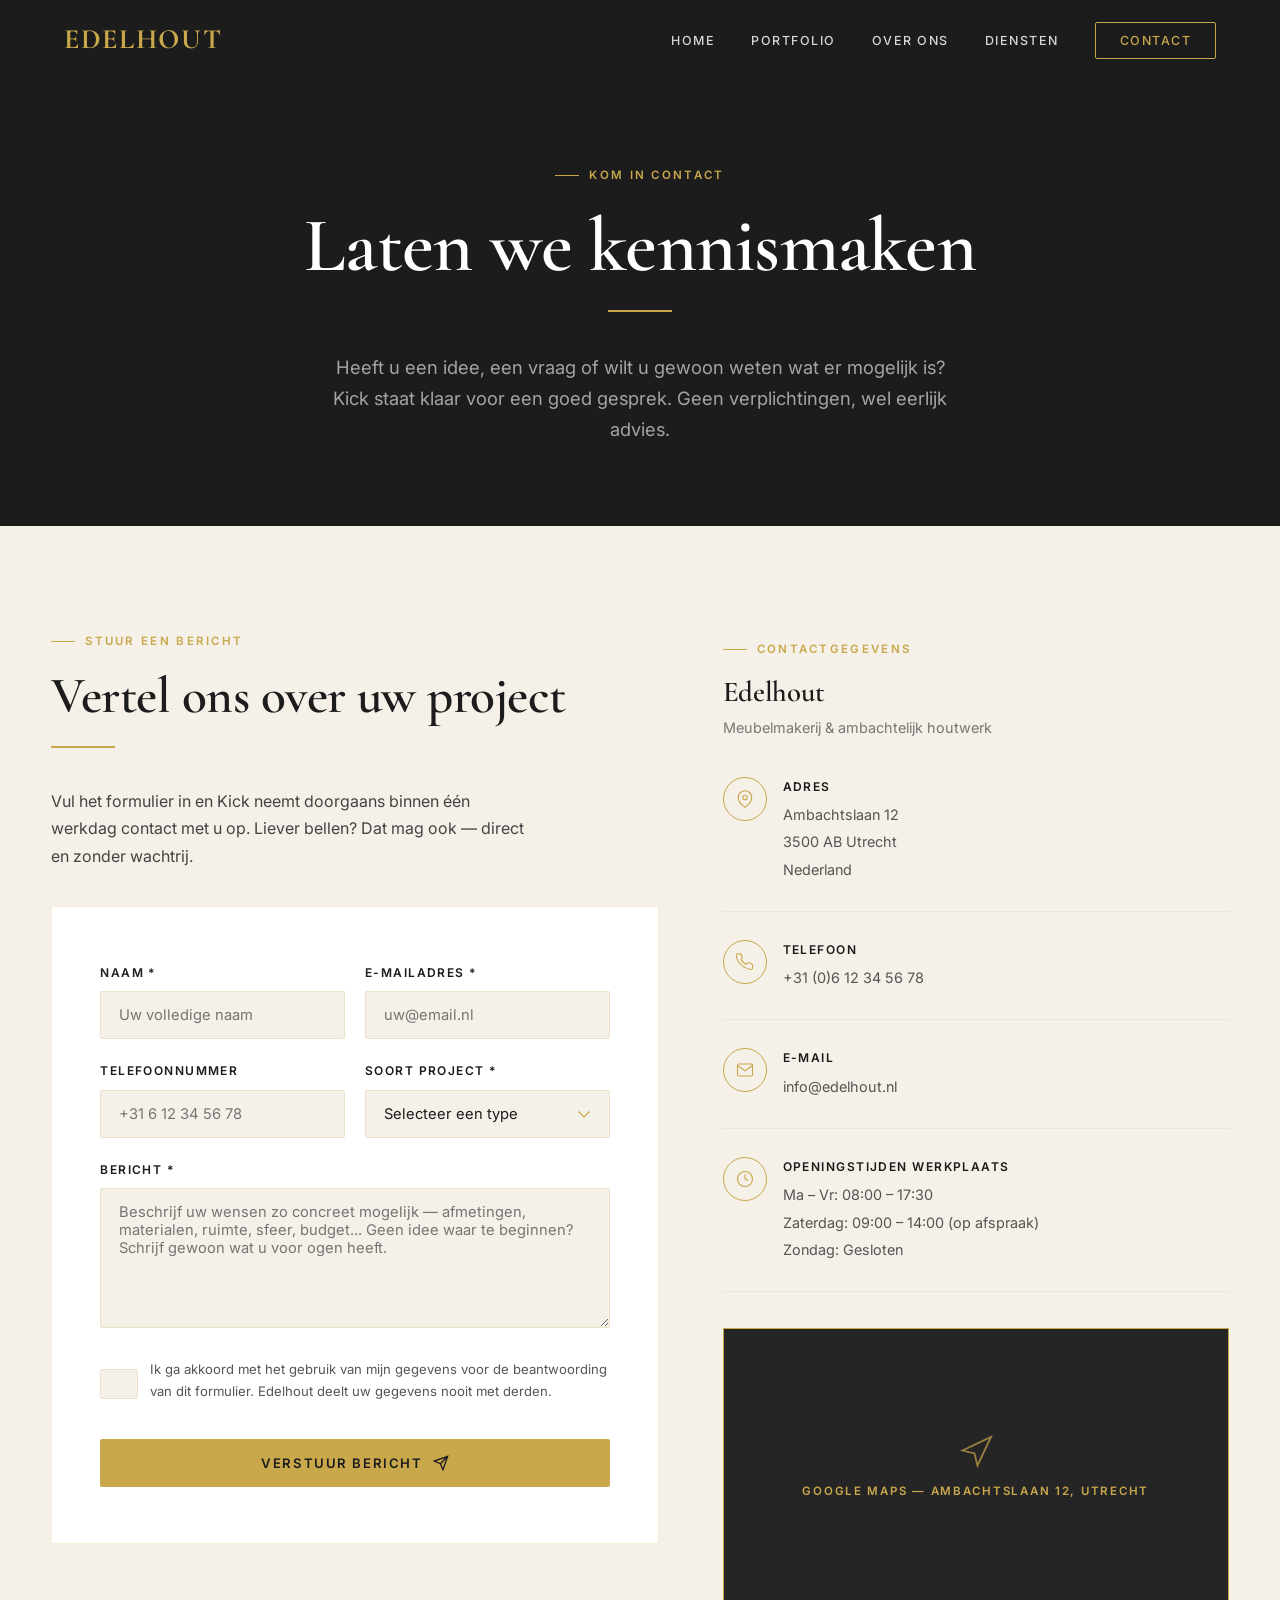
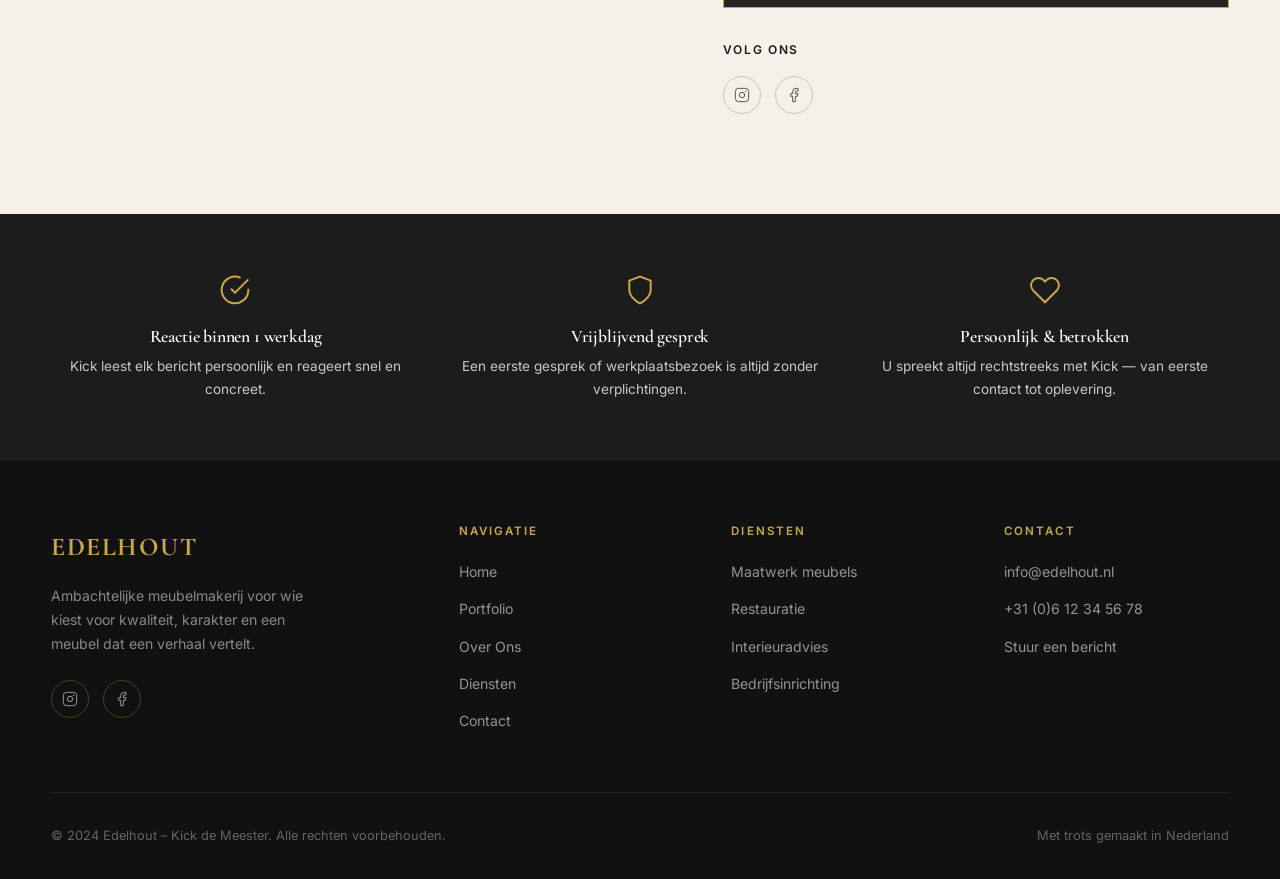
==== contact.html @ dd346adc "Voeg complete Edelhout website toe — 5 pagina's, pure HTML/CSS/JS Bouw een volledig functionele meer" ====
<!DOCTYPE html>
<html lang="nl">
<head>
  <meta charset="UTF-8" />
  <meta name="viewport" content="width=device-width, initial-scale=1.0" />
  <title>Contact – Edelhout Meubelmakerij</title>
  <meta name="description" content="Neem contact op met Edelhout. Vertel Kick over uw project en ontvang een vrijblijvende offerte voor handgemaakt meubilair op maat." />
  <link rel="preconnect" href="https://fonts.googleapis.com" />
  <link rel="preconnect" href="https://fonts.gstatic.com" crossorigin />
  <link href="https://fonts.googleapis.com/css2?family=Cormorant+Garamond:ital,wght@0,400;0,600;0,700;1,400;1,600&family=Inter:wght@400;500;600&display=swap" rel="stylesheet" />
  <link rel="stylesheet" href="css/style.css" />
</head>
<body>

  <!-- NAV -->
  <nav class="nav nav--solid">
    <a href="index.html" class="nav-logo">Edelhout</a>
    <ul class="nav-links">
      <li><a href="index.html">Home</a></li>
      <li><a href="portfolio.html">Portfolio</a></li>
      <li><a href="over-ons.html">Over Ons</a></li>
      <li><a href="diensten.html">Diensten</a></li>
      <li><a href="contact.html" class="nav-cta active">Contact</a></li>
    </ul>
    <button class="nav-hamburger" aria-label="Menu openen">
      <span></span><span></span><span></span>
    </button>
  </nav>
  <nav class="nav-mobile">
    <a href="index.html">Home</a>
    <a href="portfolio.html">Portfolio</a>
    <a href="over-ons.html">Over Ons</a>
    <a href="diensten.html">Diensten</a>
    <a href="contact.html" class="active">Contact</a>
  </nav>

  <!-- PAGE HERO -->
  <section class="page-hero">
    <div class="container">
      <span class="section-label" style="color:var(--gold);">Kom in contact</span>
      <h1>Laten we kennismaken</h1>
      <div class="gold-divider"></div>
      <p class="lead" style="color:rgba(255,255,255,0.6); margin:0 auto;">
        Heeft u een idee, een vraag of wilt u gewoon weten wat er mogelijk is? Kick staat klaar voor een goed gesprek. Geen verplichtingen, wel eerlijk advies.
      </p>
    </div>
  </section>

  <!-- CONTACT SECTION -->
  <section class="section section--cream">
    <div class="container">
      <div class="contact-grid">

        <!-- FORM -->
        <div class="fade-in">
          <span class="section-label">Stuur een bericht</span>
          <h2 style="margin-bottom:8px;">Vertel ons over uw project</h2>
          <div class="gold-divider gold-divider--left"></div>
          <p style="margin-bottom:36px; max-width:480px;">
            Vul het formulier in en Kick neemt doorgaans binnen één werkdag contact met u op.
            Liever bellen? Dat mag ook — direct en zonder wachtrij.
          </p>

          <form class="contact-form contact-form-el" novalidate>
            <div class="form-row">
              <div class="form-group">
                <label for="naam">Naam *</label>
                <input type="text" id="naam" name="naam" placeholder="Uw volledige naam" required />
              </div>
              <div class="form-group">
                <label for="email">E-mailadres *</label>
                <input type="email" id="email" name="email" placeholder="uw@email.nl" required />
              </div>
            </div>

            <div class="form-row">
              <div class="form-group">
                <label for="telefoon">Telefoonnummer</label>
                <input type="tel" id="telefoon" name="telefoon" placeholder="+31 6 12 34 56 78" />
              </div>
              <div class="form-group">
                <label for="project">Soort project *</label>
                <select id="project" name="project" required>
                  <option value="" disabled selected>Selecteer een type</option>
                  <option value="maatwerk">Maatwerk meubel</option>
                  <option value="restauratie">Restauratie</option>
                  <option value="interieuradvies">Interieuradvies</option>
                  <option value="bedrijfsinrichting">Bedrijfsinrichting</option>
                  <option value="anders">Anders / niet zeker</option>
                </select>
              </div>
            </div>

            <div class="form-group">
              <label for="bericht">Bericht *</label>
              <textarea id="bericht" name="bericht" placeholder="Beschrijf uw wensen zo concreet mogelijk — afmetingen, materialen, ruimte, sfeer, budget... Geen idee waar te beginnen? Schrijf gewoon wat u voor ogen heeft." required></textarea>
            </div>

            <div class="form-group" style="display:flex; align-items:center; gap:12px; margin-bottom:0;">
              <input type="checkbox" id="akkoord" name="akkoord" style="width:18px; height:18px; accent-color:var(--gold); flex-shrink:0;" required />
              <label for="akkoord" style="font-size:0.82rem; font-weight:400; letter-spacing:0; text-transform:none; color:#555; cursor:pointer;">
                Ik ga akkoord met het gebruik van mijn gegevens voor de beantwoording van dit formulier. Edelhout deelt uw gegevens nooit met derden.
              </label>
            </div>

            <button type="submit" class="btn btn-gold" style="width:100%; justify-content:center; margin-top:28px; padding:16px;">
              Verstuur bericht
              <svg viewBox="0 0 24 24" fill="none" stroke="currentColor" stroke-width="2" style="width:16px;height:16px;"><path d="M22 2L11 13M22 2L15 22l-4-9-9-4 20-7z"/></svg>
            </button>
          </form>
        </div>

        <!-- INFO -->
        <div class="contact-info fade-in fade-in-delay-2">
          <span class="section-label">Contactgegevens</span>
          <h3 style="font-family:'Cormorant Garamond',serif; font-size:1.8rem; margin-bottom:8px;">Edelhout</h3>
          <p style="font-size:0.9rem; color:#777; margin-bottom:36px;">Meubelmakerij &amp; ambachtelijk houtwerk</p>

          <div class="contact-detail">
            <div class="contact-detail-icon">
              <svg viewBox="0 0 24 24" fill="none" stroke="currentColor" stroke-width="1.5"><path d="M21 10c0 7-9 13-9 13s-9-6-9-13a9 9 0 0118 0z"/><circle cx="12" cy="10" r="3"/></svg>
            </div>
            <div class="contact-detail-text">
              <strong>Adres</strong>
              <span>Ambachtslaan 12<br />3500 AB Utrecht<br />Nederland</span>
            </div>
          </div>

          <div class="contact-detail">
            <div class="contact-detail-icon">
              <svg viewBox="0 0 24 24" fill="none" stroke="currentColor" stroke-width="1.5"><path d="M22 16.92v3a2 2 0 01-2.18 2 19.79 19.79 0 01-8.63-3.07A19.5 19.5 0 013.41 12 19.79 19.79 0 01.36 3.37a2 2 0 012-2.18h3a2 2 0 012 1.72c.127.96.361 1.903.7 2.81a2 2 0 01-.45 2.11L6.91 8.82a16 16 0 006.27 6.27l1.71-1.71a2 2 0 012.11-.45c.907.339 1.85.573 2.81.7a2 2 0 011.72 2z"/></svg>
            </div>
            <div class="contact-detail-text">
              <strong>Telefoon</strong>
              <span><a href="tel:+31612345678" style="color:#555;">+31 (0)6 12 34 56 78</a></span>
            </div>
          </div>

          <div class="contact-detail">
            <div class="contact-detail-icon">
              <svg viewBox="0 0 24 24" fill="none" stroke="currentColor" stroke-width="1.5"><path d="M4 4h16c1.1 0 2 .9 2 2v12c0 1.1-.9 2-2 2H4c-1.1 0-2-.9-2-2V6c0-1.1.9-2 2-2z"/><polyline points="22,6 12,13 2,6"/></svg>
            </div>
            <div class="contact-detail-text">
              <strong>E-mail</strong>
              <span><a href="mailto:info@edelhout.nl" style="color:#555;">info@edelhout.nl</a></span>
            </div>
          </div>

          <div class="contact-detail">
            <div class="contact-detail-icon">
              <svg viewBox="0 0 24 24" fill="none" stroke="currentColor" stroke-width="1.5"><circle cx="12" cy="12" r="10"/><polyline points="12 6 12 12 16 14"/></svg>
            </div>
            <div class="contact-detail-text">
              <strong>Openingstijden werkplaats</strong>
              <span>
                Ma – Vr: 08:00 – 17:30<br />
                Zaterdag: 09:00 – 14:00 (op afspraak)<br />
                Zondag: Gesloten
              </span>
            </div>
          </div>

          <!-- Map placeholder -->
          <div class="map-placeholder">
            <svg viewBox="0 0 24 24" fill="none" stroke="currentColor" stroke-width="1.2">
              <polygon points="3 11 22 2 13 21 11 13 3 11"/>
            </svg>
            <span>Google Maps — Ambachtslaan 12, Utrecht</span>
          </div>

          <!-- Social -->
          <div style="margin-top:32px;">
            <p style="font-size:0.75rem; font-weight:600; letter-spacing:0.14em; text-transform:uppercase; color:var(--charcoal); margin-bottom:16px;">Volg ons</p>
            <div class="footer-social">
              <a href="#" class="social-icon" aria-label="Instagram" style="border-color:rgba(28,28,28,0.2); color:#555;">
                <svg viewBox="0 0 24 24" fill="none" stroke="currentColor" stroke-width="1.5"><rect x="2" y="2" width="20" height="20" rx="5"/><circle cx="12" cy="12" r="4"/><circle cx="17.5" cy="6.5" r="0.5" fill="currentColor"/></svg>
              </a>
              <a href="#" class="social-icon" aria-label="Facebook" style="border-color:rgba(28,28,28,0.2); color:#555;">
                <svg viewBox="0 0 24 24" fill="none" stroke="currentColor" stroke-width="1.5"><path d="M18 2h-3a5 5 0 00-5 5v3H7v4h3v8h4v-8h3l1-4h-4V7a1 1 0 011-1h3z"/></svg>
              </a>
            </div>
          </div>
        </div>

      </div>
    </div>
  </section>

  <!-- PROMISE STRIP -->
  <section class="section section--dark" style="padding:60px 0;">
    <div class="container">
      <div class="grid-3 text-center">
        <div class="fade-in">
          <div style="color:var(--gold); margin-bottom:12px;">
            <svg viewBox="0 0 24 24" fill="none" stroke="currentColor" stroke-width="1.5" style="width:32px;height:32px;display:inline-block;"><path d="M22 11.08V12a10 10 0 11-5.93-9.14"/><polyline points="22 4 12 14.01 9 11.01"/></svg>
          </div>
          <h4 style="color:var(--white); font-size:1.1rem; margin-bottom:8px;">Reactie binnen 1 werkdag</h4>
          <p style="font-size:0.85rem;">Kick leest elk bericht persoonlijk en reageert snel en concreet.</p>
        </div>
        <div class="fade-in fade-in-delay-2">
          <div style="color:var(--gold); margin-bottom:12px;">
            <svg viewBox="0 0 24 24" fill="none" stroke="currentColor" stroke-width="1.5" style="width:32px;height:32px;display:inline-block;"><path d="M12 22s8-4 8-10V5l-8-3-8 3v7c0 6 8 10 8 10z"/></svg>
          </div>
          <h4 style="color:var(--white); font-size:1.1rem; margin-bottom:8px;">Vrijblijvend gesprek</h4>
          <p style="font-size:0.85rem;">Een eerste gesprek of werkplaatsbezoek is altijd zonder verplichtingen.</p>
        </div>
        <div class="fade-in fade-in-delay-4">
          <div style="color:var(--gold); margin-bottom:12px;">
            <svg viewBox="0 0 24 24" fill="none" stroke="currentColor" stroke-width="1.5" style="width:32px;height:32px;display:inline-block;"><path d="M20.84 4.61a5.5 5.5 0 00-7.78 0L12 5.67l-1.06-1.06a5.5 5.5 0 00-7.78 7.78l1.06 1.06L12 21.23l7.78-7.78 1.06-1.06a5.5 5.5 0 000-7.78z"/></svg>
          </div>
          <h4 style="color:var(--white); font-size:1.1rem; margin-bottom:8px;">Persoonlijk &amp; betrokken</h4>
          <p style="font-size:0.85rem;">U spreekt altijd rechtstreeks met Kick — van eerste contact tot oplevering.</p>
        </div>
      </div>
    </div>
  </section>

  <!-- FOOTER -->
  <footer class="footer">
    <div class="container">
      <div class="footer-inner">
        <div class="footer-brand">
          <a href="index.html" class="footer-logo">Edelhout</a>
          <p>Ambachtelijke meubelmakerij voor wie kiest voor kwaliteit, karakter en een meubel dat een verhaal vertelt.</p>
          <div class="footer-social" style="margin-top:24px;">
            <a href="#" class="social-icon" aria-label="Instagram">
              <svg viewBox="0 0 24 24" fill="none" stroke="currentColor" stroke-width="1.5"><rect x="2" y="2" width="20" height="20" rx="5"/><circle cx="12" cy="12" r="4"/><circle cx="17.5" cy="6.5" r="0.5" fill="currentColor"/></svg>
            </a>
            <a href="#" class="social-icon" aria-label="Facebook">
              <svg viewBox="0 0 24 24" fill="none" stroke="currentColor" stroke-width="1.5"><path d="M18 2h-3a5 5 0 00-5 5v3H7v4h3v8h4v-8h3l1-4h-4V7a1 1 0 011-1h3z"/></svg>
            </a>
          </div>
        </div>
        <div class="footer-col">
          <h5>Navigatie</h5>
          <ul>
            <li><a href="index.html">Home</a></li>
            <li><a href="portfolio.html">Portfolio</a></li>
            <li><a href="over-ons.html">Over Ons</a></li>
            <li><a href="diensten.html">Diensten</a></li>
            <li><a href="contact.html">Contact</a></li>
          </ul>
        </div>
        <div class="footer-col">
          <h5>Diensten</h5>
          <ul>
            <li><a href="diensten.html">Maatwerk meubels</a></li>
            <li><a href="diensten.html">Restauratie</a></li>
            <li><a href="diensten.html">Interieuradvies</a></li>
            <li><a href="diensten.html">Bedrijfsinrichting</a></li>
          </ul>
        </div>
        <div class="footer-col">
          <h5>Contact</h5>
          <ul>
            <li><a href="mailto:info@edelhout.nl">info@edelhout.nl</a></li>
            <li><a href="tel:+31612345678">+31 (0)6 12 34 56 78</a></li>
            <li><a href="contact.html">Stuur een bericht</a></li>
          </ul>
        </div>
      </div>
      <div class="footer-bottom">
        <span>© 2024 Edelhout – Kick de Meester. Alle rechten voorbehouden.</span>
        <span>Met trots gemaakt in Nederland</span>
      </div>
    </div>
  </footer>

  <script src="js/main.js"></script>
</body>
</html>
---- css/style.css ----
/* ============================================================
   EDELHOUT — Global Stylesheet
   ============================================================ */

/* ── Google Fonts imported via HTML link tag ── */

/* ── CSS Custom Properties ── */
:root {
  --cream:    #F5F0E8;
  --charcoal: #1C1C1C;
  --gold:     #C9A84C;
  --gold-light: #D9BB72;
  --white:    #FFFFFF;
  --grey-mid: #8A8A8A;
  --grey-light: #E8E3DA;
  --section-pad: 100px 0;
  --radius: 2px;
  --transition: 0.35s cubic-bezier(0.4, 0, 0.2, 1);
}

/* ── Reset & Base ── */
*, *::before, *::after { box-sizing: border-box; margin: 0; padding: 0; }

html {
  scroll-behavior: smooth;
  font-size: 16px;
}

body {
  font-family: 'Inter', sans-serif;
  background-color: var(--cream);
  color: var(--charcoal);
  line-height: 1.7;
  overflow-x: hidden;
}

img { max-width: 100%; display: block; }
a { color: inherit; text-decoration: none; }
ul { list-style: none; }

/* ── Typography ── */
h1, h2, h3, h4, h5 {
  font-family: 'Cormorant Garamond', serif;
  font-weight: 600;
  line-height: 1.15;
  letter-spacing: -0.01em;
}

h1 { font-size: clamp(2.8rem, 6vw, 5.5rem); }
h2 { font-size: clamp(2rem, 4vw, 3.2rem); }
h3 { font-size: clamp(1.4rem, 2.5vw, 2rem); }
h4 { font-size: 1.25rem; }

p { font-size: 1rem; color: #444; }

.lead {
  font-size: 1.15rem;
  color: #555;
  max-width: 640px;
}

/* ── Layout Utilities ── */
.container {
  width: min(1200px, 92%);
  margin-inline: auto;
}

.section { padding: var(--section-pad); }

.section--dark {
  background-color: var(--charcoal);
  color: var(--white);
}
.section--dark p { color: #C8C8C8; }
.section--dark .lead { color: #C8C8C8; }

.section--cream { background-color: var(--cream); }
.section--white { background-color: var(--white); }

.text-center { text-align: center; }
.text-gold { color: var(--gold); }

.grid-2 { display: grid; grid-template-columns: 1fr 1fr; gap: 60px; align-items: center; }
.grid-3 { display: grid; grid-template-columns: repeat(3, 1fr); gap: 36px; }
.grid-4 { display: grid; grid-template-columns: repeat(4, 1fr); gap: 28px; }

/* ── Section Label ── */
.section-label {
  display: inline-block;
  font-family: 'Inter', sans-serif;
  font-size: 0.72rem;
  font-weight: 600;
  letter-spacing: 0.2em;
  text-transform: uppercase;
  color: var(--gold);
  margin-bottom: 16px;
}

.section-label::before {
  content: '';
  display: inline-block;
  width: 24px;
  height: 1px;
  background: var(--gold);
  vertical-align: middle;
  margin-right: 10px;
}

/* ── Gold Divider ── */
.gold-divider {
  width: 64px;
  height: 2px;
  background: var(--gold);
  margin: 20px auto 40px;
}

.gold-divider--left { margin-left: 0; }

/* ── Buttons ── */
.btn {
  display: inline-flex;
  align-items: center;
  gap: 10px;
  padding: 14px 36px;
  font-family: 'Inter', sans-serif;
  font-size: 0.82rem;
  font-weight: 600;
  letter-spacing: 0.12em;
  text-transform: uppercase;
  border: none;
  cursor: pointer;
  transition: var(--transition);
  text-decoration: none;
  border-radius: var(--radius);
}

.btn-gold {
  background: var(--gold);
  color: var(--charcoal);
}
.btn-gold:hover {
  background: var(--gold-light);
  transform: translateY(-2px);
  box-shadow: 0 8px 28px rgba(201,168,76,0.35);
}

.btn-outline {
  background: transparent;
  color: var(--gold);
  border: 1.5px solid var(--gold);
}
.btn-outline:hover {
  background: var(--gold);
  color: var(--charcoal);
  transform: translateY(-2px);
}

.btn-outline-light {
  background: transparent;
  color: var(--white);
  border: 1.5px solid var(--white);
}
.btn-outline-light:hover {
  background: var(--white);
  color: var(--charcoal);
  transform: translateY(-2px);
}

.btn svg { width: 16px; height: 16px; flex-shrink: 0; }

/* ── Placeholder Image Box ── */
.img-placeholder {
  background: #252525;
  border: 1px solid var(--gold);
  display: flex;
  flex-direction: column;
  align-items: center;
  justify-content: center;
  gap: 12px;
  color: var(--gold);
  font-family: 'Inter', sans-serif;
  font-size: 0.78rem;
  font-weight: 500;
  letter-spacing: 0.12em;
  text-transform: uppercase;
  width: 100%;
  aspect-ratio: 4/3;
  position: relative;
  overflow: hidden;
}

.img-placeholder svg {
  width: 36px;
  height: 36px;
  opacity: 0.7;
}

.img-placeholder--tall { aspect-ratio: 3/4; }
.img-placeholder--wide { aspect-ratio: 16/9; }
.img-placeholder--square { aspect-ratio: 1/1; }

/* ── Navigation ── */
.nav {
  position: fixed;
  top: 0;
  left: 0;
  right: 0;
  z-index: 1000;
  padding: 0 5%;
  height: 80px;
  display: flex;
  align-items: center;
  justify-content: space-between;
  transition: background var(--transition), box-shadow var(--transition);
}

.nav.scrolled {
  background: rgba(28, 28, 28, 0.97);
  backdrop-filter: blur(12px);
  box-shadow: 0 2px 40px rgba(0,0,0,0.25);
}

.nav--light {
  background: transparent;
}

.nav--solid {
  background: var(--charcoal);
}

.nav-logo {
  font-family: 'Cormorant Garamond', serif;
  font-size: 1.75rem;
  font-weight: 700;
  color: var(--gold);
  letter-spacing: 0.06em;
  text-transform: uppercase;
}

.nav-links {
  display: flex;
  align-items: center;
  gap: 36px;
}

.nav-links a {
  font-family: 'Inter', sans-serif;
  font-size: 0.78rem;
  font-weight: 500;
  letter-spacing: 0.12em;
  text-transform: uppercase;
  color: rgba(255,255,255,0.82);
  transition: color var(--transition);
  position: relative;
  padding-bottom: 4px;
}

.nav-links a::after {
  content: '';
  position: absolute;
  bottom: 0;
  left: 0;
  width: 0;
  height: 1px;
  background: var(--gold);
  transition: width var(--transition);
}

.nav-links a:hover,
.nav-links a.active {
  color: var(--gold);
}

.nav-links a:hover::after,
.nav-links a.active::after {
  width: 100%;
}

.nav-cta {
  padding: 10px 24px !important;
  border: 1px solid var(--gold) !important;
  color: var(--gold) !important;
  border-radius: var(--radius);
}
.nav-cta:hover {
  background: var(--gold) !important;
  color: var(--charcoal) !important;
}
.nav-cta::after { display: none !important; }

/* Hamburger */
.nav-hamburger {
  display: none;
  flex-direction: column;
  gap: 5px;
  cursor: pointer;
  padding: 4px;
  background: none;
  border: none;
}
.nav-hamburger span {
  display: block;
  width: 26px;
  height: 2px;
  background: var(--white);
  transition: var(--transition);
}
.nav-hamburger.open span:nth-child(1) { transform: rotate(45deg) translate(5px, 5px); }
.nav-hamburger.open span:nth-child(2) { opacity: 0; }
.nav-hamburger.open span:nth-child(3) { transform: rotate(-45deg) translate(5px, -5px); }

/* Mobile nav */
.nav-mobile {
  position: fixed;
  top: 80px;
  left: 0;
  right: 0;
  background: var(--charcoal);
  padding: 24px 5%;
  display: flex;
  flex-direction: column;
  gap: 20px;
  transform: translateY(-120%);
  transition: transform var(--transition);
  z-index: 999;
  border-top: 1px solid rgba(201,168,76,0.2);
}
.nav-mobile.open { transform: translateY(0); }
.nav-mobile a {
  font-family: 'Inter', sans-serif;
  font-size: 0.85rem;
  font-weight: 500;
  letter-spacing: 0.12em;
  text-transform: uppercase;
  color: rgba(255,255,255,0.82);
  transition: color var(--transition);
  padding: 6px 0;
  border-bottom: 1px solid rgba(255,255,255,0.06);
}
.nav-mobile a:hover, .nav-mobile a.active { color: var(--gold); }

/* ── Footer ── */
.footer {
  background: #111111;
  color: rgba(255,255,255,0.65);
  padding: 64px 0 32px;
}

.footer-inner {
  display: grid;
  grid-template-columns: 1.6fr 1fr 1fr 1fr;
  gap: 48px;
  padding-bottom: 48px;
  border-bottom: 1px solid rgba(255,255,255,0.08);
  margin-bottom: 32px;
}

.footer-brand .footer-logo {
  font-family: 'Cormorant Garamond', serif;
  font-size: 1.6rem;
  font-weight: 700;
  color: var(--gold);
  letter-spacing: 0.06em;
  text-transform: uppercase;
  display: block;
  margin-bottom: 16px;
}

.footer-brand p {
  font-size: 0.88rem;
  color: rgba(255,255,255,0.5);
  line-height: 1.7;
  max-width: 280px;
}

.footer-col h5 {
  font-family: 'Inter', sans-serif;
  font-size: 0.72rem;
  font-weight: 600;
  letter-spacing: 0.18em;
  text-transform: uppercase;
  color: var(--gold);
  margin-bottom: 20px;
}

.footer-col ul li { margin-bottom: 10px; }
.footer-col ul li a {
  font-size: 0.88rem;
  color: rgba(255,255,255,0.55);
  transition: color var(--transition);
}
.footer-col ul li a:hover { color: var(--gold); }

.footer-social {
  display: flex;
  gap: 14px;
  margin-top: 6px;
}

.social-icon {
  width: 38px;
  height: 38px;
  border: 1px solid rgba(201,168,76,0.3);
  border-radius: 50%;
  display: flex;
  align-items: center;
  justify-content: center;
  color: rgba(255,255,255,0.55);
  transition: var(--transition);
}
.social-icon:hover {
  border-color: var(--gold);
  color: var(--gold);
  transform: translateY(-2px);
}
.social-icon svg { width: 16px; height: 16px; }

.footer-bottom {
  display: flex;
  align-items: center;
  justify-content: space-between;
  font-size: 0.8rem;
  color: rgba(255,255,255,0.35);
}

/* ── Scroll Animations ── */
.fade-in {
  opacity: 0;
  transform: translateY(28px);
  transition: opacity 0.7s ease, transform 0.7s ease;
}
.fade-in.visible {
  opacity: 1;
  transform: translateY(0);
}

.fade-in-delay-1 { transition-delay: 0.1s; }
.fade-in-delay-2 { transition-delay: 0.2s; }
.fade-in-delay-3 { transition-delay: 0.3s; }
.fade-in-delay-4 { transition-delay: 0.4s; }
.fade-in-delay-5 { transition-delay: 0.5s; }

/* ── Page Hero (inner pages) ── */
.page-hero {
  background: var(--charcoal);
  padding: 160px 0 80px;
  text-align: center;
}

.page-hero h1 { color: var(--white); }
.page-hero p { color: rgba(255,255,255,0.65); margin: 0 auto; }

/* ============================================================
   HOME — index.html specific
   ============================================================ */

/* Hero */
.hero {
  min-height: 100vh;
  background: var(--charcoal);
  display: flex;
  align-items: center;
  position: relative;
  overflow: hidden;
}

.hero::before {
  content: '';
  position: absolute;
  inset: 0;
  background:
    radial-gradient(ellipse 80% 60% at 70% 50%, rgba(201,168,76,0.07) 0%, transparent 70%),
    radial-gradient(ellipse 60% 80% at 10% 80%, rgba(201,168,76,0.04) 0%, transparent 60%);
  pointer-events: none;
}

.hero-grid-bg {
  position: absolute;
  inset: 0;
  background-image:
    linear-gradient(rgba(201,168,76,0.04) 1px, transparent 1px),
    linear-gradient(90deg, rgba(201,168,76,0.04) 1px, transparent 1px);
  background-size: 80px 80px;
  pointer-events: none;
}

.hero-content {
  position: relative;
  z-index: 1;
  max-width: 780px;
}

.hero-eyebrow {
  display: inline-flex;
  align-items: center;
  gap: 10px;
  font-family: 'Inter', sans-serif;
  font-size: 0.72rem;
  font-weight: 600;
  letter-spacing: 0.22em;
  text-transform: uppercase;
  color: var(--gold);
  margin-bottom: 28px;
}
.hero-eyebrow::before, .hero-eyebrow::after {
  content: '';
  display: block;
  width: 32px;
  height: 1px;
  background: var(--gold);
}

.hero h1 {
  color: var(--white);
  margin-bottom: 28px;
}

.hero h1 em {
  font-style: italic;
  color: var(--gold);
}

.hero-lead {
  font-size: 1.1rem;
  color: rgba(255,255,255,0.65);
  max-width: 540px;
  margin-bottom: 44px;
  line-height: 1.8;
}

.hero-cta {
  display: flex;
  gap: 20px;
  flex-wrap: wrap;
}

.hero-scroll {
  position: absolute;
  bottom: 40px;
  left: 50%;
  transform: translateX(-50%);
  display: flex;
  flex-direction: column;
  align-items: center;
  gap: 8px;
  color: rgba(255,255,255,0.35);
  font-size: 0.7rem;
  letter-spacing: 0.15em;
  text-transform: uppercase;
}

.hero-scroll-line {
  width: 1px;
  height: 48px;
  background: linear-gradient(to bottom, var(--gold), transparent);
  animation: scrollLine 2s ease-in-out infinite;
}

@keyframes scrollLine {
  0%, 100% { opacity: 0.4; transform: scaleY(1); }
  50% { opacity: 1; transform: scaleY(0.7); }
}

/* USP Section */
.usp-grid {
  display: grid;
  grid-template-columns: repeat(3, 1fr);
  gap: 0;
}

.usp-item {
  padding: 56px 44px;
  border-right: 1px solid rgba(201,168,76,0.15);
  position: relative;
}
.usp-item:last-child { border-right: none; }

.usp-icon {
  width: 52px;
  height: 52px;
  border: 1px solid var(--gold);
  border-radius: 50%;
  display: flex;
  align-items: center;
  justify-content: center;
  margin-bottom: 24px;
  color: var(--gold);
}
.usp-icon svg { width: 22px; height: 22px; }

.usp-item h4 {
  font-family: 'Cormorant Garamond', serif;
  font-size: 1.3rem;
  margin-bottom: 10px;
  color: var(--charcoal);
}

.usp-item p { font-size: 0.9rem; }

/* Featured portfolio */
.portfolio-card {
  background: var(--charcoal);
  overflow: hidden;
  cursor: pointer;
  transition: transform var(--transition);
}

.portfolio-card:hover { transform: translateY(-6px); }

.portfolio-card-img {
  position: relative;
  overflow: hidden;
}

.portfolio-card-overlay {
  position: absolute;
  inset: 0;
  background: linear-gradient(to top, rgba(28,28,28,0.9) 0%, transparent 50%);
  display: flex;
  flex-direction: column;
  justify-content: flex-end;
  padding: 28px;
  opacity: 0;
  transition: opacity var(--transition);
}
.portfolio-card:hover .portfolio-card-overlay { opacity: 1; }

.portfolio-card-body {
  padding: 22px 24px;
}

.portfolio-card-cat {
  font-size: 0.7rem;
  font-weight: 600;
  letter-spacing: 0.18em;
  text-transform: uppercase;
  color: var(--gold);
  margin-bottom: 6px;
}

.portfolio-card-title {
  font-family: 'Cormorant Garamond', serif;
  font-size: 1.2rem;
  color: var(--white);
}

/* Testimonial */
.testimonial-section {
  padding: 120px 0;
  background: var(--charcoal);
  text-align: center;
  position: relative;
}

.testimonial-section::before {
  content: '\201C';
  position: absolute;
  top: 40px;
  left: 50%;
  transform: translateX(-50%);
  font-family: 'Cormorant Garamond', serif;
  font-size: 14rem;
  line-height: 1;
  color: rgba(201,168,76,0.08);
  pointer-events: none;
}

.testimonial-quote {
  font-family: 'Cormorant Garamond', serif;
  font-size: clamp(1.6rem, 3.5vw, 2.6rem);
  font-style: italic;
  color: var(--white);
  max-width: 840px;
  margin: 0 auto 32px;
  line-height: 1.45;
  position: relative;
}

.testimonial-author {
  font-size: 0.82rem;
  letter-spacing: 0.15em;
  text-transform: uppercase;
  color: var(--gold);
}

/* CTA Banner */
.cta-banner {
  background: var(--gold);
  padding: 80px 0;
  text-align: center;
}

.cta-banner h2 {
  color: var(--charcoal);
  margin-bottom: 16px;
}

.cta-banner p {
  color: rgba(28,28,28,0.75);
  margin-bottom: 36px;
  font-size: 1rem;
}

/* ============================================================
   PORTFOLIO — portfolio.html specific
   ============================================================ */

.filter-bar {
  display: flex;
  align-items: center;
  justify-content: center;
  gap: 8px;
  flex-wrap: wrap;
  margin-bottom: 56px;
}

.filter-btn {
  padding: 10px 26px;
  font-family: 'Inter', sans-serif;
  font-size: 0.78rem;
  font-weight: 600;
  letter-spacing: 0.1em;
  text-transform: uppercase;
  background: transparent;
  border: 1.5px solid rgba(28,28,28,0.2);
  color: var(--charcoal);
  cursor: pointer;
  transition: var(--transition);
  border-radius: var(--radius);
}

.filter-btn:hover,
.filter-btn.active {
  background: var(--gold);
  border-color: var(--gold);
  color: var(--charcoal);
}

.portfolio-grid {
  display: grid;
  grid-template-columns: repeat(3, 1fr);
  gap: 28px;
}

.port-card {
  overflow: hidden;
  background: var(--charcoal);
  cursor: pointer;
  position: relative;
}

.port-card-img { position: relative; overflow: hidden; }
.port-card-img .img-placeholder { transition: transform 0.5s ease; }
.port-card:hover .img-placeholder { transform: scale(1.04); }

.port-card-hover {
  position: absolute;
  inset: 0;
  background: rgba(28,28,28,0.8);
  display: flex;
  flex-direction: column;
  align-items: center;
  justify-content: center;
  gap: 16px;
  opacity: 0;
  transition: opacity var(--transition);
  border: 2px solid var(--gold);
}
.port-card:hover .port-card-hover { opacity: 1; }

.port-card-info {
  padding: 20px 22px;
}
.port-card-info .cat {
  font-size: 0.68rem;
  font-weight: 600;
  letter-spacing: 0.18em;
  text-transform: uppercase;
  color: var(--gold);
  margin-bottom: 6px;
}
.port-card-info h4 {
  font-family: 'Cormorant Garamond', serif;
  font-size: 1.15rem;
  color: var(--white);
}

.port-card[data-hidden="true"] {
  display: none;
}

/* ============================================================
   OVER ONS — about page specific
   ============================================================ */

.about-split {
  display: grid;
  grid-template-columns: 1fr 1fr;
  min-height: 600px;
}

.about-split-img {
  position: relative;
}

.about-split-content {
  padding: 80px 64px;
  display: flex;
  flex-direction: column;
  justify-content: center;
}

.about-split-content p { margin-bottom: 18px; }

/* Timeline */
.timeline {
  position: relative;
  max-width: 760px;
  margin: 0 auto;
  padding: 20px 0;
}

.timeline::before {
  content: '';
  position: absolute;
  left: 50%;
  top: 0;
  bottom: 0;
  width: 1px;
  background: linear-gradient(to bottom, transparent, var(--gold) 10%, var(--gold) 90%, transparent);
  transform: translateX(-50%);
}

.timeline-item {
  display: grid;
  grid-template-columns: 1fr 48px 1fr;
  gap: 0;
  margin-bottom: 48px;
  align-items: start;
}

.timeline-item:nth-child(odd) .timeline-content-left { text-align: right; padding-right: 36px; }
.timeline-item:nth-child(odd) .timeline-content-right { padding-left: 36px; opacity: 0; pointer-events: none; }

.timeline-item:nth-child(even) .timeline-content-left { opacity: 0; pointer-events: none; }
.timeline-item:nth-child(even) .timeline-content-right { padding-left: 36px; }
.timeline-item:nth-child(even) .timeline-content-left-wrap { text-align: right; padding-right: 36px; }

.timeline-dot {
  width: 14px;
  height: 14px;
  border-radius: 50%;
  background: var(--gold);
  border: 3px solid var(--cream);
  box-shadow: 0 0 0 1px var(--gold);
  margin: 4px auto 0;
}

.timeline-year {
  font-family: 'Cormorant Garamond', serif;
  font-size: 1.5rem;
  color: var(--gold);
  font-weight: 700;
  margin-bottom: 6px;
}

.timeline-desc {
  font-size: 0.9rem;
  color: #555;
  line-height: 1.6;
}

/* Values */
.values-grid {
  display: grid;
  grid-template-columns: repeat(3, 1fr);
  gap: 36px;
}

.value-card {
  background: var(--white);
  border: 1px solid rgba(201,168,76,0.25);
  padding: 44px 36px;
  text-align: center;
  transition: var(--transition);
}

.value-card:hover {
  border-color: var(--gold);
  transform: translateY(-4px);
  box-shadow: 0 12px 40px rgba(201,168,76,0.12);
}

.value-icon {
  width: 60px;
  height: 60px;
  border: 1px solid var(--gold);
  border-radius: 50%;
  display: flex;
  align-items: center;
  justify-content: center;
  margin: 0 auto 24px;
  color: var(--gold);
}
.value-icon svg { width: 24px; height: 24px; }

.value-card h4 {
  font-family: 'Cormorant Garamond', serif;
  font-size: 1.3rem;
  margin-bottom: 12px;
  color: var(--charcoal);
}

.value-card p { font-size: 0.9rem; }

/* ============================================================
   DIENSTEN — services page specific
   ============================================================ */

.service-cards-grid {
  display: grid;
  grid-template-columns: repeat(2, 1fr);
  gap: 28px;
}

.service-card {
  background: var(--white);
  border: 1px solid rgba(201,168,76,0.2);
  padding: 48px 44px;
  transition: var(--transition);
  position: relative;
  overflow: hidden;
}

.service-card::before {
  content: '';
  position: absolute;
  top: 0;
  left: 0;
  width: 3px;
  height: 0;
  background: var(--gold);
  transition: height 0.4s ease;
}

.service-card:hover::before { height: 100%; }

.service-card:hover {
  box-shadow: 0 16px 52px rgba(0,0,0,0.1);
  transform: translateY(-4px);
}

.service-icon {
  width: 56px;
  height: 56px;
  border: 1px solid var(--gold);
  border-radius: 50%;
  display: flex;
  align-items: center;
  justify-content: center;
  color: var(--gold);
  margin-bottom: 28px;
}
.service-icon svg { width: 24px; height: 24px; }

.service-card h3 {
  font-family: 'Cormorant Garamond', serif;
  font-size: 1.55rem;
  margin-bottom: 14px;
  color: var(--charcoal);
}

.service-card p {
  font-size: 0.9rem;
  margin-bottom: 28px;
  line-height: 1.75;
}

/* Process steps */
.process-grid {
  display: grid;
  grid-template-columns: repeat(4, 1fr);
  gap: 0;
  position: relative;
}

.process-grid::before {
  content: '';
  position: absolute;
  top: 36px;
  left: 12.5%;
  right: 12.5%;
  height: 1px;
  background: linear-gradient(to right, transparent, var(--gold) 10%, var(--gold) 90%, transparent);
}

.process-step {
  padding: 0 24px;
  text-align: center;
}

.process-num {
  width: 72px;
  height: 72px;
  border-radius: 50%;
  border: 1px solid var(--gold);
  background: var(--cream);
  display: flex;
  align-items: center;
  justify-content: center;
  margin: 0 auto 24px;
  font-family: 'Cormorant Garamond', serif;
  font-size: 1.6rem;
  font-weight: 700;
  color: var(--gold);
  position: relative;
  z-index: 1;
}

.process-step h4 {
  font-family: 'Cormorant Garamond', serif;
  font-size: 1.2rem;
  margin-bottom: 10px;
  color: var(--charcoal);
}

.process-step p { font-size: 0.88rem; }

/* ============================================================
   CONTACT — contact.html specific
   ============================================================ */

.contact-grid {
  display: grid;
  grid-template-columns: 1.2fr 1fr;
  gap: 64px;
  align-items: start;
}

.contact-form { background: var(--white); padding: 56px 48px; border: 1px solid rgba(201,168,76,0.2); }

.form-row {
  display: grid;
  grid-template-columns: 1fr 1fr;
  gap: 20px;
}

.form-group { margin-bottom: 22px; }

.form-group label {
  display: block;
  font-size: 0.75rem;
  font-weight: 600;
  letter-spacing: 0.12em;
  text-transform: uppercase;
  color: var(--charcoal);
  margin-bottom: 8px;
}

.form-group input,
.form-group select,
.form-group textarea {
  width: 100%;
  padding: 14px 18px;
  font-family: 'Inter', sans-serif;
  font-size: 0.92rem;
  color: var(--charcoal);
  background: var(--cream);
  border: 1.5px solid rgba(201,168,76,0.2);
  border-radius: var(--radius);
  transition: border-color var(--transition);
  outline: none;
  appearance: none;
}

.form-group input:focus,
.form-group select:focus,
.form-group textarea:focus {
  border-color: var(--gold);
}

.form-group textarea {
  resize: vertical;
  min-height: 140px;
}

.form-group select {
  background-image: url("data:image/svg+xml,%3Csvg xmlns='http://www.w3.org/2000/svg' fill='none' viewBox='0 0 24 24' stroke='%23C9A84C'%3E%3Cpath stroke-linecap='round' stroke-linejoin='round' stroke-width='1.5' d='M19 9l-7 7-7-7'/%3E%3C/svg%3E");
  background-repeat: no-repeat;
  background-position: right 16px center;
  background-size: 18px;
  padding-right: 44px;
}

.contact-info { padding-top: 8px; }

.contact-detail {
  display: flex;
  gap: 16px;
  align-items: flex-start;
  margin-bottom: 28px;
  padding-bottom: 28px;
  border-bottom: 1px solid rgba(201,168,76,0.15);
}
.contact-detail:last-of-type { border-bottom: none; }

.contact-detail-icon {
  width: 44px;
  height: 44px;
  border: 1px solid var(--gold);
  border-radius: 50%;
  display: flex;
  align-items: center;
  justify-content: center;
  color: var(--gold);
  flex-shrink: 0;
}
.contact-detail-icon svg { width: 18px; height: 18px; }

.contact-detail-text strong {
  display: block;
  font-size: 0.75rem;
  font-weight: 600;
  letter-spacing: 0.12em;
  text-transform: uppercase;
  color: var(--charcoal);
  margin-bottom: 4px;
}
.contact-detail-text span {
  font-size: 0.9rem;
  color: #555;
  line-height: 1.6;
}

.map-placeholder {
  background: #252525;
  border: 1px solid var(--gold);
  height: 280px;
  display: flex;
  flex-direction: column;
  align-items: center;
  justify-content: center;
  gap: 12px;
  color: var(--gold);
  margin-top: 36px;
}
.map-placeholder svg { width: 36px; height: 36px; opacity: 0.7; }
.map-placeholder span {
  font-size: 0.72rem;
  font-weight: 600;
  letter-spacing: 0.15em;
  text-transform: uppercase;
}

/* ============================================================
   RESPONSIVE
   ============================================================ */

@media (max-width: 1024px) {
  .footer-inner { grid-template-columns: 1fr 1fr; gap: 40px; }
  .process-grid { grid-template-columns: repeat(2, 1fr); gap: 48px; }
  .process-grid::before { display: none; }
  .service-cards-grid { grid-template-columns: 1fr; }
  .contact-grid { grid-template-columns: 1fr; gap: 48px; }
  .grid-4 { grid-template-columns: repeat(2, 1fr); }
}

@media (max-width: 768px) {
  :root { --section-pad: 72px 0; }

  .nav-links { display: none; }
  .nav-hamburger { display: flex; }

  .hero { min-height: 100svh; }
  .hero-cta { flex-direction: column; align-items: flex-start; }

  .usp-grid { grid-template-columns: 1fr; }
  .usp-item { border-right: none; border-bottom: 1px solid rgba(201,168,76,0.15); }

  .grid-2 { grid-template-columns: 1fr; gap: 36px; }
  .grid-3 { grid-template-columns: 1fr; }
  .portfolio-grid { grid-template-columns: repeat(2, 1fr); gap: 16px; }
  .values-grid { grid-template-columns: 1fr; }
  .service-cards-grid { grid-template-columns: 1fr; }
  .process-grid { grid-template-columns: 1fr; }

  .about-split { grid-template-columns: 1fr; }
  .about-split-content { padding: 48px 24px; }

  .contact-form { padding: 36px 24px; }
  .form-row { grid-template-columns: 1fr; }

  .footer-inner { grid-template-columns: 1fr; gap: 32px; }
  .footer-bottom { flex-direction: column; gap: 10px; text-align: center; }

  .timeline::before { left: 20px; }
  .timeline-item { grid-template-columns: 20px 1fr; gap: 0; }
  .timeline-item:nth-child(odd) .timeline-content-left,
  .timeline-item:nth-child(odd) .timeline-content-right { opacity: 1; pointer-events: auto; }
  .timeline-item:nth-child(even) .timeline-content-left { opacity: 1; pointer-events: auto; }
  .timeline-content-left, .timeline-content-right {
    grid-column: 2;
    padding-left: 24px !important;
    padding-right: 0 !important;
    text-align: left !important;
  }
  .timeline-dot { margin: 4px 0 0; }

  .page-hero { padding: 140px 0 64px; }
}

@media (max-width: 480px) {
  .portfolio-grid { grid-template-columns: 1fr; }
  .filter-bar { gap: 6px; }
  .filter-btn { padding: 8px 18px; font-size: 0.72rem; }
}
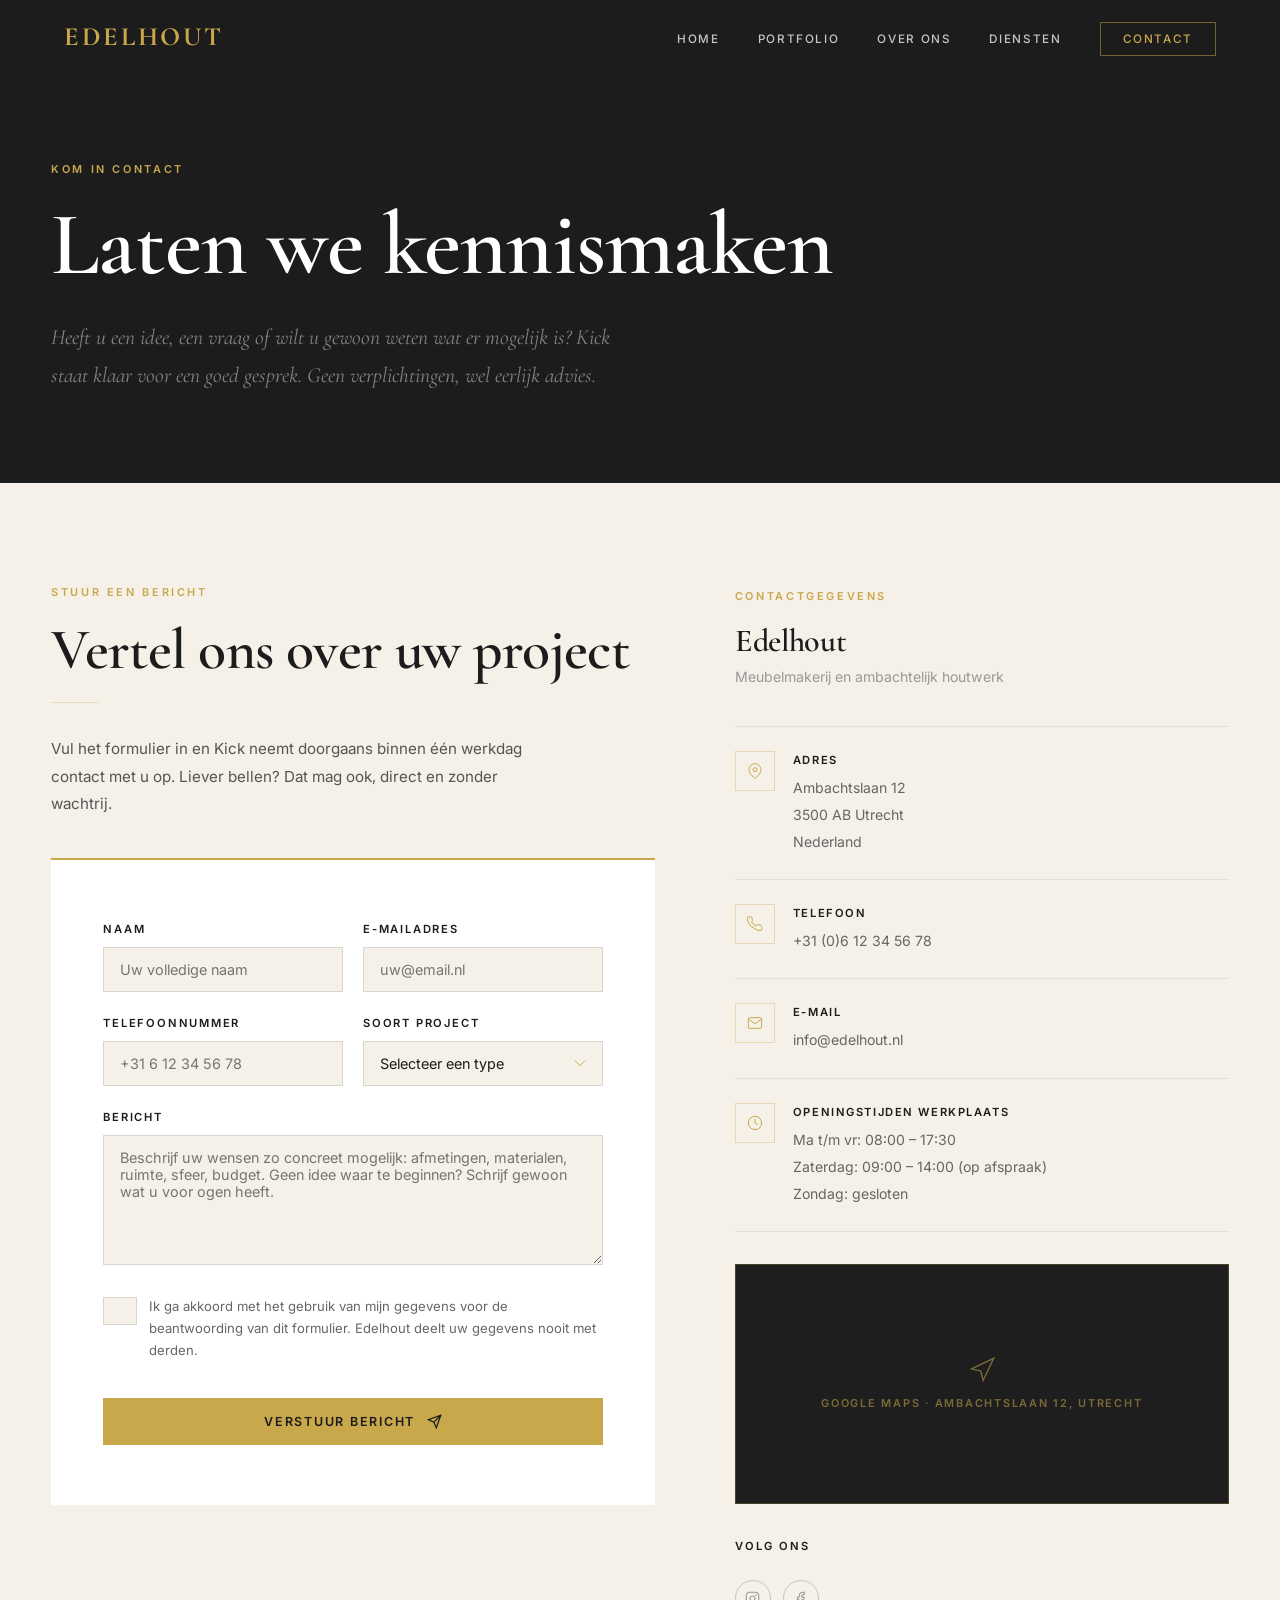
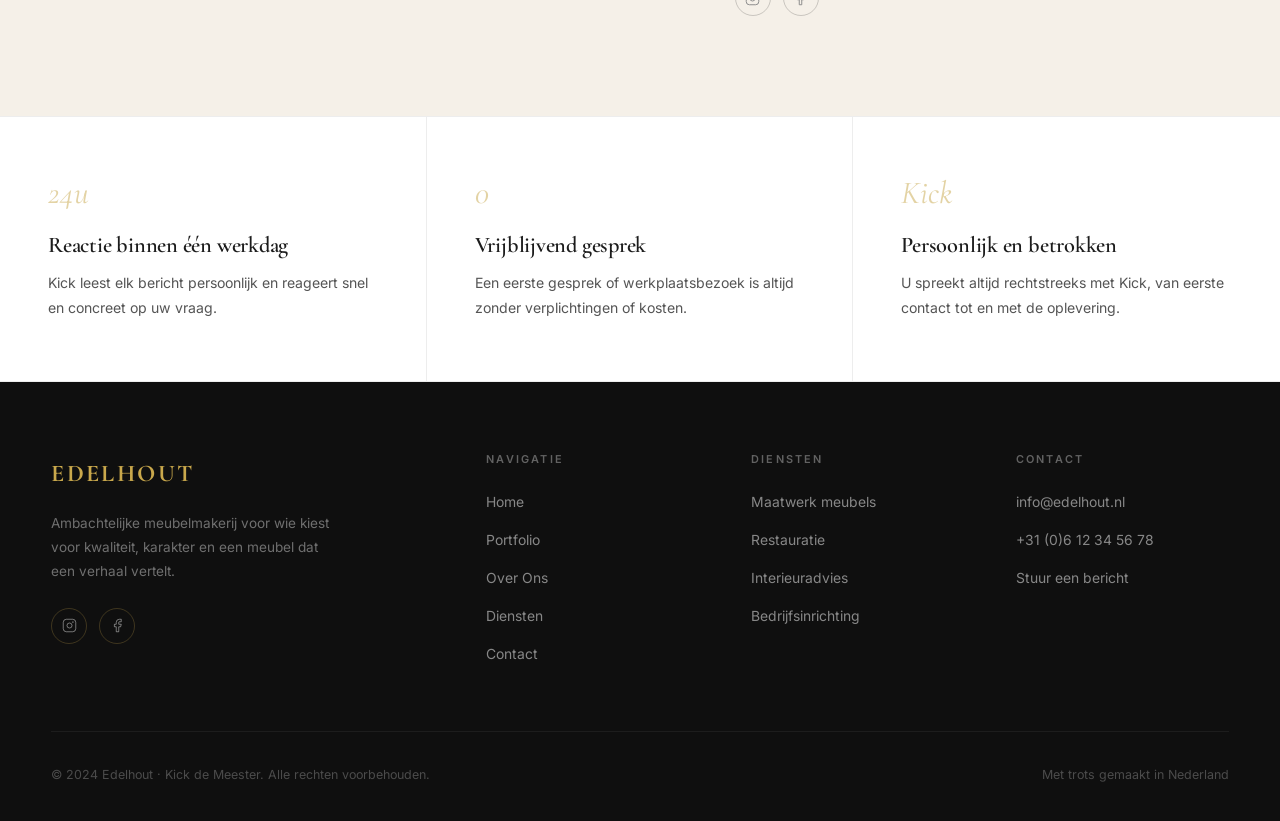
==== commit a644a6d2: "Redesign website: minder AI-look, editorial layout, geen dashes in tekst Visuele wijzigingen: - Hero" ====
--- a/contact.html
+++ b/contact.html
@@ -12,7 +12,6 @@
 </head>
 <body>
 
-  <!-- NAV -->
   <nav class="nav nav--solid">
     <a href="index.html" class="nav-logo">Edelhout</a>
     <ul class="nav-links">
@@ -22,7 +21,7 @@
       <li><a href="diensten.html">Diensten</a></li>
       <li><a href="contact.html" class="nav-cta active">Contact</a></li>
     </ul>
-    <button class="nav-hamburger" aria-label="Menu openen">
+    <button class="nav-hamburger" aria-label="Menu">
       <span></span><span></span><span></span>
     </button>
   </nav>
@@ -34,87 +33,79 @@
     <a href="contact.html" class="active">Contact</a>
   </nav>
 
-  <!-- PAGE HERO -->
   <section class="page-hero">
     <div class="container">
-      <span class="section-label" style="color:var(--gold);">Kom in contact</span>
+      <span class="eyebrow">Kom in contact</span>
       <h1>Laten we kennismaken</h1>
-      <div class="gold-divider"></div>
-      <p class="lead" style="color:rgba(255,255,255,0.6); margin:0 auto;">
+      <p class="intro-text" style="color:rgba(255,255,255,0.45); margin-top:20px;">
         Heeft u een idee, een vraag of wilt u gewoon weten wat er mogelijk is? Kick staat klaar voor een goed gesprek. Geen verplichtingen, wel eerlijk advies.
       </p>
     </div>
   </section>
 
-  <!-- CONTACT SECTION -->
   <section class="section section--cream">
     <div class="container">
-      <div class="contact-grid">
+      <div class="contact-layout">
 
         <!-- FORM -->
         <div class="fade-in">
-          <span class="section-label">Stuur een bericht</span>
+          <span class="eyebrow">Stuur een bericht</span>
           <h2 style="margin-bottom:8px;">Vertel ons over uw project</h2>
-          <div class="gold-divider gold-divider--left"></div>
-          <p style="margin-bottom:36px; max-width:480px;">
-            Vul het formulier in en Kick neemt doorgaans binnen één werkdag contact met u op.
-            Liever bellen? Dat mag ook — direct en zonder wachtrij.
+          <div style="height:1px; background:rgba(201,168,76,0.3); margin:20px 0 32px; width:48px;"></div>
+          <p style="margin-bottom:40px; max-width:480px;">
+            Vul het formulier in en Kick neemt doorgaans binnen één werkdag contact met u op. Liever bellen? Dat mag ook, direct en zonder wachtrij.
           </p>
 
-          <form class="contact-form contact-form-el" novalidate>
+          <form class="contact-form-wrap contact-form-el" novalidate>
             <div class="form-row">
               <div class="form-group">
-                <label for="naam">Naam *</label>
+                <label for="naam">Naam</label>
                 <input type="text" id="naam" name="naam" placeholder="Uw volledige naam" required />
               </div>
               <div class="form-group">
-                <label for="email">E-mailadres *</label>
+                <label for="email">E-mailadres</label>
                 <input type="email" id="email" name="email" placeholder="uw@email.nl" required />
               </div>
             </div>
-
             <div class="form-row">
               <div class="form-group">
                 <label for="telefoon">Telefoonnummer</label>
                 <input type="tel" id="telefoon" name="telefoon" placeholder="+31 6 12 34 56 78" />
               </div>
               <div class="form-group">
-                <label for="project">Soort project *</label>
+                <label for="project">Soort project</label>
                 <select id="project" name="project" required>
                   <option value="" disabled selected>Selecteer een type</option>
                   <option value="maatwerk">Maatwerk meubel</option>
                   <option value="restauratie">Restauratie</option>
                   <option value="interieuradvies">Interieuradvies</option>
                   <option value="bedrijfsinrichting">Bedrijfsinrichting</option>
-                  <option value="anders">Anders / niet zeker</option>
+                  <option value="anders">Anders of niet zeker</option>
                 </select>
               </div>
             </div>
-
             <div class="form-group">
-              <label for="bericht">Bericht *</label>
-              <textarea id="bericht" name="bericht" placeholder="Beschrijf uw wensen zo concreet mogelijk — afmetingen, materialen, ruimte, sfeer, budget... Geen idee waar te beginnen? Schrijf gewoon wat u voor ogen heeft." required></textarea>
-            </div>
-
-            <div class="form-group" style="display:flex; align-items:center; gap:12px; margin-bottom:0;">
-              <input type="checkbox" id="akkoord" name="akkoord" style="width:18px; height:18px; accent-color:var(--gold); flex-shrink:0;" required />
-              <label for="akkoord" style="font-size:0.82rem; font-weight:400; letter-spacing:0; text-transform:none; color:#555; cursor:pointer;">
+              <label for="bericht">Bericht</label>
+              <textarea id="bericht" name="bericht" placeholder="Beschrijf uw wensen zo concreet mogelijk: afmetingen, materialen, ruimte, sfeer, budget. Geen idee waar te beginnen? Schrijf gewoon wat u voor ogen heeft." required></textarea>
+            </div>
+            <div class="form-group" style="display:flex; align-items:flex-start; gap:12px; margin-bottom:0;">
+              <input type="checkbox" id="akkoord" name="akkoord" style="width:17px; height:17px; margin-top:2px; accent-color:var(--gold); flex-shrink:0;" required />
+              <label for="akkoord" style="font-size:0.82rem; font-weight:400; letter-spacing:0; text-transform:none; color:#666; cursor:pointer;">
                 Ik ga akkoord met het gebruik van mijn gegevens voor de beantwoording van dit formulier. Edelhout deelt uw gegevens nooit met derden.
               </label>
             </div>
-
-            <button type="submit" class="btn btn-gold" style="width:100%; justify-content:center; margin-top:28px; padding:16px;">
+            <button type="submit" class="btn btn-gold" style="width:100%; justify-content:center; margin-top:28px; padding:16px 36px;">
               Verstuur bericht
-              <svg viewBox="0 0 24 24" fill="none" stroke="currentColor" stroke-width="2" style="width:16px;height:16px;"><path d="M22 2L11 13M22 2L15 22l-4-9-9-4 20-7z"/></svg>
+              <svg viewBox="0 0 24 24" fill="none" stroke="currentColor" stroke-width="2"><path d="M22 2L11 13M22 2L15 22l-4-9-9-4 20-7z"/></svg>
             </button>
           </form>
         </div>
 
         <!-- INFO -->
-        <div class="contact-info fade-in fade-in-delay-2">
-          <span class="section-label">Contactgegevens</span>
-          <h3 style="font-family:'Cormorant Garamond',serif; font-size:1.8rem; margin-bottom:8px;">Edelhout</h3>
-          <p style="font-size:0.9rem; color:#777; margin-bottom:36px;">Meubelmakerij &amp; ambachtelijk houtwerk</p>
+        <div class="contact-side fade-in fade-in-delay-2">
+          <span class="eyebrow">Contactgegevens</span>
+          <h3 style="font-family:'Cormorant Garamond',serif; font-size:2rem; margin-bottom:6px;">Edelhout</h3>
+          <p style="font-size:0.88rem; color:#999; margin-bottom:36px;">Meubelmakerij en ambachtelijk houtwerk</p>
 
           <div class="contact-detail">
             <div class="contact-detail-icon">
@@ -132,7 +123,7 @@
             </div>
             <div class="contact-detail-text">
               <strong>Telefoon</strong>
-              <span><a href="tel:+31612345678" style="color:#555;">+31 (0)6 12 34 56 78</a></span>
+              <span><a href="tel:+31612345678" style="color:#666;">+31 (0)6 12 34 56 78</a></span>
             </div>
           </div>
 
@@ -142,7 +133,7 @@
             </div>
             <div class="contact-detail-text">
               <strong>E-mail</strong>
-              <span><a href="mailto:info@edelhout.nl" style="color:#555;">info@edelhout.nl</a></span>
+              <span><a href="mailto:info@edelhout.nl" style="color:#666;">info@edelhout.nl</a></span>
             </div>
           </div>
 
@@ -152,30 +143,22 @@
             </div>
             <div class="contact-detail-text">
               <strong>Openingstijden werkplaats</strong>
-              <span>
-                Ma – Vr: 08:00 – 17:30<br />
-                Zaterdag: 09:00 – 14:00 (op afspraak)<br />
-                Zondag: Gesloten
-              </span>
-            </div>
-          </div>
-
-          <!-- Map placeholder -->
+              <span>Ma t/m vr: 08:00 – 17:30<br />Zaterdag: 09:00 – 14:00 (op afspraak)<br />Zondag: gesloten</span>
+            </div>
+          </div>
+
           <div class="map-placeholder">
-            <svg viewBox="0 0 24 24" fill="none" stroke="currentColor" stroke-width="1.2">
-              <polygon points="3 11 22 2 13 21 11 13 3 11"/>
-            </svg>
-            <span>Google Maps — Ambachtslaan 12, Utrecht</span>
-          </div>
-
-          <!-- Social -->
+            <svg viewBox="0 0 24 24" fill="none" stroke="currentColor" stroke-width="1.2"><polygon points="3 11 22 2 13 21 11 13 3 11"/></svg>
+            <span>Google Maps · Ambachtslaan 12, Utrecht</span>
+          </div>
+
           <div style="margin-top:32px;">
-            <p style="font-size:0.75rem; font-weight:600; letter-spacing:0.14em; text-transform:uppercase; color:var(--charcoal); margin-bottom:16px;">Volg ons</p>
+            <p style="font-size:0.7rem; font-weight:600; letter-spacing:0.18em; text-transform:uppercase; color:var(--charcoal); margin-bottom:16px;">Volg ons</p>
             <div class="footer-social">
-              <a href="#" class="social-icon" aria-label="Instagram" style="border-color:rgba(28,28,28,0.2); color:#555;">
+              <a href="#" class="social-icon" aria-label="Instagram" style="border-color:rgba(28,28,28,0.2); color:#888;">
                 <svg viewBox="0 0 24 24" fill="none" stroke="currentColor" stroke-width="1.5"><rect x="2" y="2" width="20" height="20" rx="5"/><circle cx="12" cy="12" r="4"/><circle cx="17.5" cy="6.5" r="0.5" fill="currentColor"/></svg>
               </a>
-              <a href="#" class="social-icon" aria-label="Facebook" style="border-color:rgba(28,28,28,0.2); color:#555;">
+              <a href="#" class="social-icon" aria-label="Facebook" style="border-color:rgba(28,28,28,0.2); color:#888;">
                 <svg viewBox="0 0 24 24" fill="none" stroke="currentColor" stroke-width="1.5"><path d="M18 2h-3a5 5 0 00-5 5v3H7v4h3v8h4v-8h3l1-4h-4V7a1 1 0 011-1h3z"/></svg>
               </a>
             </div>
@@ -187,80 +170,43 @@
   </section>
 
   <!-- PROMISE STRIP -->
-  <section class="section section--dark" style="padding:60px 0;">
-    <div class="container">
-      <div class="grid-3 text-center">
-        <div class="fade-in">
-          <div style="color:var(--gold); margin-bottom:12px;">
-            <svg viewBox="0 0 24 24" fill="none" stroke="currentColor" stroke-width="1.5" style="width:32px;height:32px;display:inline-block;"><path d="M22 11.08V12a10 10 0 11-5.93-9.14"/><polyline points="22 4 12 14.01 9 11.01"/></svg>
-          </div>
-          <h4 style="color:var(--white); font-size:1.1rem; margin-bottom:8px;">Reactie binnen 1 werkdag</h4>
-          <p style="font-size:0.85rem;">Kick leest elk bericht persoonlijk en reageert snel en concreet.</p>
-        </div>
-        <div class="fade-in fade-in-delay-2">
-          <div style="color:var(--gold); margin-bottom:12px;">
-            <svg viewBox="0 0 24 24" fill="none" stroke="currentColor" stroke-width="1.5" style="width:32px;height:32px;display:inline-block;"><path d="M12 22s8-4 8-10V5l-8-3-8 3v7c0 6 8 10 8 10z"/></svg>
-          </div>
-          <h4 style="color:var(--white); font-size:1.1rem; margin-bottom:8px;">Vrijblijvend gesprek</h4>
-          <p style="font-size:0.85rem;">Een eerste gesprek of werkplaatsbezoek is altijd zonder verplichtingen.</p>
-        </div>
-        <div class="fade-in fade-in-delay-4">
-          <div style="color:var(--gold); margin-bottom:12px;">
-            <svg viewBox="0 0 24 24" fill="none" stroke="currentColor" stroke-width="1.5" style="width:32px;height:32px;display:inline-block;"><path d="M20.84 4.61a5.5 5.5 0 00-7.78 0L12 5.67l-1.06-1.06a5.5 5.5 0 00-7.78 7.78l1.06 1.06L12 21.23l7.78-7.78 1.06-1.06a5.5 5.5 0 000-7.78z"/></svg>
-          </div>
-          <h4 style="color:var(--white); font-size:1.1rem; margin-bottom:8px;">Persoonlijk &amp; betrokken</h4>
-          <p style="font-size:0.85rem;">U spreekt altijd rechtstreeks met Kick — van eerste contact tot oplevering.</p>
-        </div>
+  <section class="section--white" style="padding:0;">
+    <div class="craft-strip">
+      <div class="craft-item fade-in">
+        <span class="craft-num" style="font-size:2rem;">24u</span>
+        <h4>Reactie binnen één werkdag</h4>
+        <p>Kick leest elk bericht persoonlijk en reageert snel en concreet op uw vraag.</p>
+      </div>
+      <div class="craft-item fade-in fade-in-delay-2">
+        <span class="craft-num" style="font-size:2rem;">0</span>
+        <h4>Vrijblijvend gesprek</h4>
+        <p>Een eerste gesprek of werkplaatsbezoek is altijd zonder verplichtingen of kosten.</p>
+      </div>
+      <div class="craft-item fade-in fade-in-delay-4">
+        <span class="craft-num" style="font-size:2rem; font-style:italic;">Kick</span>
+        <h4>Persoonlijk en betrokken</h4>
+        <p>U spreekt altijd rechtstreeks met Kick, van eerste contact tot en met de oplevering.</p>
       </div>
     </div>
   </section>
 
-  <!-- FOOTER -->
   <footer class="footer">
     <div class="container">
       <div class="footer-inner">
         <div class="footer-brand">
           <a href="index.html" class="footer-logo">Edelhout</a>
           <p>Ambachtelijke meubelmakerij voor wie kiest voor kwaliteit, karakter en een meubel dat een verhaal vertelt.</p>
-          <div class="footer-social" style="margin-top:24px;">
-            <a href="#" class="social-icon" aria-label="Instagram">
-              <svg viewBox="0 0 24 24" fill="none" stroke="currentColor" stroke-width="1.5"><rect x="2" y="2" width="20" height="20" rx="5"/><circle cx="12" cy="12" r="4"/><circle cx="17.5" cy="6.5" r="0.5" fill="currentColor"/></svg>
-            </a>
-            <a href="#" class="social-icon" aria-label="Facebook">
-              <svg viewBox="0 0 24 24" fill="none" stroke="currentColor" stroke-width="1.5"><path d="M18 2h-3a5 5 0 00-5 5v3H7v4h3v8h4v-8h3l1-4h-4V7a1 1 0 011-1h3z"/></svg>
-            </a>
+          <div class="footer-social">
+            <a href="#" class="social-icon" aria-label="Instagram"><svg viewBox="0 0 24 24" fill="none" stroke="currentColor" stroke-width="1.5"><rect x="2" y="2" width="20" height="20" rx="5"/><circle cx="12" cy="12" r="4"/><circle cx="17.5" cy="6.5" r="0.5" fill="currentColor"/></svg></a>
+            <a href="#" class="social-icon" aria-label="Facebook"><svg viewBox="0 0 24 24" fill="none" stroke="currentColor" stroke-width="1.5"><path d="M18 2h-3a5 5 0 00-5 5v3H7v4h3v8h4v-8h3l1-4h-4V7a1 1 0 011-1h3z"/></svg></a>
           </div>
         </div>
-        <div class="footer-col">
-          <h5>Navigatie</h5>
-          <ul>
-            <li><a href="index.html">Home</a></li>
-            <li><a href="portfolio.html">Portfolio</a></li>
-            <li><a href="over-ons.html">Over Ons</a></li>
-            <li><a href="diensten.html">Diensten</a></li>
-            <li><a href="contact.html">Contact</a></li>
-          </ul>
-        </div>
-        <div class="footer-col">
-          <h5>Diensten</h5>
-          <ul>
-            <li><a href="diensten.html">Maatwerk meubels</a></li>
-            <li><a href="diensten.html">Restauratie</a></li>
-            <li><a href="diensten.html">Interieuradvies</a></li>
-            <li><a href="diensten.html">Bedrijfsinrichting</a></li>
-          </ul>
-        </div>
-        <div class="footer-col">
-          <h5>Contact</h5>
-          <ul>
-            <li><a href="mailto:info@edelhout.nl">info@edelhout.nl</a></li>
-            <li><a href="tel:+31612345678">+31 (0)6 12 34 56 78</a></li>
-            <li><a href="contact.html">Stuur een bericht</a></li>
-          </ul>
-        </div>
+        <div class="footer-col"><h5>Navigatie</h5><ul><li><a href="index.html">Home</a></li><li><a href="portfolio.html">Portfolio</a></li><li><a href="over-ons.html">Over Ons</a></li><li><a href="diensten.html">Diensten</a></li><li><a href="contact.html">Contact</a></li></ul></div>
+        <div class="footer-col"><h5>Diensten</h5><ul><li><a href="diensten.html">Maatwerk meubels</a></li><li><a href="diensten.html">Restauratie</a></li><li><a href="diensten.html">Interieuradvies</a></li><li><a href="diensten.html">Bedrijfsinrichting</a></li></ul></div>
+        <div class="footer-col"><h5>Contact</h5><ul><li><a href="mailto:info@edelhout.nl">info@edelhout.nl</a></li><li><a href="tel:+31612345678">+31 (0)6 12 34 56 78</a></li><li><a href="contact.html">Stuur een bericht</a></li></ul></div>
       </div>
       <div class="footer-bottom">
-        <span>© 2024 Edelhout – Kick de Meester. Alle rechten voorbehouden.</span>
+        <span>© 2024 Edelhout · Kick de Meester. Alle rechten voorbehouden.</span>
         <span>Met trots gemaakt in Nederland</span>
       </div>
     </div>
--- a/css/style.css
+++ b/css/style.css
@@ -1,30 +1,23 @@
 /* ============================================================
-   EDELHOUT — Global Stylesheet
+   EDELHOUT — Stylesheet
    ============================================================ */
 
-/* ── Google Fonts imported via HTML link tag ── */
-
-/* ── CSS Custom Properties ── */
 :root {
-  --cream:    #F5F0E8;
-  --charcoal: #1C1C1C;
-  --gold:     #C9A84C;
+  --cream:      #F5F0E8;
+  --charcoal:   #1C1C1C;
+  --gold:       #C9A84C;
   --gold-light: #D9BB72;
-  --white:    #FFFFFF;
-  --grey-mid: #8A8A8A;
+  --white:      #FFFFFF;
+  --grey-mid:   #8A8A8A;
   --grey-light: #E8E3DA;
-  --section-pad: 100px 0;
-  --radius: 2px;
-  --transition: 0.35s cubic-bezier(0.4, 0, 0.2, 1);
-}
-
-/* ── Reset & Base ── */
+  --ink:        #2E2A24;
+  --transition: 0.32s cubic-bezier(0.4, 0, 0.2, 1);
+  --radius:     0px;
+}
+
 *, *::before, *::after { box-sizing: border-box; margin: 0; padding: 0; }
 
-html {
-  scroll-behavior: smooth;
-  font-size: 16px;
-}
+html { scroll-behavior: smooth; font-size: 16px; }
 
 body {
   font-family: 'Inter', sans-serif;
@@ -42,96 +35,78 @@
 h1, h2, h3, h4, h5 {
   font-family: 'Cormorant Garamond', serif;
   font-weight: 600;
-  line-height: 1.15;
+  line-height: 1.1;
   letter-spacing: -0.01em;
 }
 
-h1 { font-size: clamp(2.8rem, 6vw, 5.5rem); }
-h2 { font-size: clamp(2rem, 4vw, 3.2rem); }
-h3 { font-size: clamp(1.4rem, 2.5vw, 2rem); }
-h4 { font-size: 1.25rem; }
-
-p { font-size: 1rem; color: #444; }
-
-.lead {
-  font-size: 1.15rem;
-  color: #555;
-  max-width: 640px;
-}
-
-/* ── Layout Utilities ── */
-.container {
-  width: min(1200px, 92%);
-  margin-inline: auto;
-}
-
-.section { padding: var(--section-pad); }
-
-.section--dark {
-  background-color: var(--charcoal);
-  color: var(--white);
-}
-.section--dark p { color: #C8C8C8; }
-.section--dark .lead { color: #C8C8C8; }
-
-.section--cream { background-color: var(--cream); }
-.section--white { background-color: var(--white); }
+h1 { font-size: clamp(3rem, 7vw, 6.5rem); }
+h2 { font-size: clamp(2.2rem, 4.5vw, 3.8rem); }
+h3 { font-size: clamp(1.5rem, 2.8vw, 2.2rem); }
+h4 { font-size: 1.3rem; }
+
+p { font-size: 0.95rem; color: #555; line-height: 1.8; }
+
+.intro-text {
+  font-family: 'Cormorant Garamond', serif;
+  font-size: clamp(1.1rem, 2vw, 1.35rem);
+  font-style: italic;
+  color: #666;
+  line-height: 1.75;
+  max-width: 600px;
+}
+
+/* ── Layout ── */
+.container { width: min(1200px, 92%); margin-inline: auto; }
+
+.section { padding: 100px 0; }
+.section--dark  { background: var(--charcoal); color: var(--white); }
+.section--dark p { color: rgba(255,255,255,0.6); }
+.section--cream { background: var(--cream); }
+.section--white { background: var(--white); }
 
 .text-center { text-align: center; }
-.text-gold { color: var(--gold); }
+.text-gold   { color: var(--gold); }
 
 .grid-2 { display: grid; grid-template-columns: 1fr 1fr; gap: 60px; align-items: center; }
 .grid-3 { display: grid; grid-template-columns: repeat(3, 1fr); gap: 36px; }
-.grid-4 { display: grid; grid-template-columns: repeat(4, 1fr); gap: 28px; }
-
-/* ── Section Label ── */
-.section-label {
-  display: inline-block;
+
+/* ── Eyebrow label ── */
+.eyebrow {
+  display: block;
   font-family: 'Inter', sans-serif;
-  font-size: 0.72rem;
-  font-weight: 600;
-  letter-spacing: 0.2em;
-  text-transform: uppercase;
-  color: var(--gold);
-  margin-bottom: 16px;
-}
-
-.section-label::before {
-  content: '';
-  display: inline-block;
-  width: 24px;
+  font-size: 0.68rem;
+  font-weight: 600;
+  letter-spacing: 0.24em;
+  text-transform: uppercase;
+  color: var(--gold);
+  margin-bottom: 18px;
+}
+
+/* ── Thin rule ── */
+.thin-rule {
+  width: 100%;
   height: 1px;
-  background: var(--gold);
-  vertical-align: middle;
-  margin-right: 10px;
-}
-
-/* ── Gold Divider ── */
-.gold-divider {
-  width: 64px;
-  height: 2px;
-  background: var(--gold);
-  margin: 20px auto 40px;
-}
-
-.gold-divider--left { margin-left: 0; }
+  background: rgba(28,28,28,0.1);
+  margin: 48px 0;
+}
+.thin-rule--gold { background: var(--gold); opacity: 0.4; }
+.thin-rule--short { width: 48px; }
 
 /* ── Buttons ── */
 .btn {
   display: inline-flex;
   align-items: center;
-  gap: 10px;
+  gap: 12px;
   padding: 14px 36px;
   font-family: 'Inter', sans-serif;
-  font-size: 0.82rem;
-  font-weight: 600;
-  letter-spacing: 0.12em;
+  font-size: 0.78rem;
+  font-weight: 600;
+  letter-spacing: 0.14em;
   text-transform: uppercase;
   border: none;
   cursor: pointer;
   transition: var(--transition);
   text-decoration: none;
-  border-radius: var(--radius);
 }
 
 .btn-gold {
@@ -141,13 +116,13 @@
 .btn-gold:hover {
   background: var(--gold-light);
   transform: translateY(-2px);
-  box-shadow: 0 8px 28px rgba(201,168,76,0.35);
+  box-shadow: 0 8px 28px rgba(201,168,76,0.3);
 }
 
 .btn-outline {
   background: transparent;
   color: var(--gold);
-  border: 1.5px solid var(--gold);
+  border: 1px solid var(--gold);
 }
 .btn-outline:hover {
   background: var(--gold);
@@ -158,623 +133,633 @@
 .btn-outline-light {
   background: transparent;
   color: var(--white);
-  border: 1.5px solid var(--white);
+  border: 1px solid rgba(255,255,255,0.5);
 }
 .btn-outline-light:hover {
   background: var(--white);
   color: var(--charcoal);
-  transform: translateY(-2px);
-}
-
-.btn svg { width: 16px; height: 16px; flex-shrink: 0; }
-
-/* ── Placeholder Image Box ── */
+}
+
+.btn-text {
+  background: transparent;
+  color: var(--charcoal);
+  border: none;
+  padding: 0;
+  gap: 8px;
+  font-size: 0.78rem;
+  font-weight: 600;
+  letter-spacing: 0.14em;
+  text-transform: uppercase;
+  text-decoration: underline;
+  text-underline-offset: 4px;
+  text-decoration-color: var(--gold);
+}
+.btn-text:hover { color: var(--gold); }
+
+.btn svg { width: 15px; height: 15px; flex-shrink: 0; }
+
+/* ── Placeholder images ── */
 .img-placeholder {
-  background: #252525;
-  border: 1px solid var(--gold);
+  background: #242424;
+  border: 1px solid rgba(201,168,76,0.35);
   display: flex;
   flex-direction: column;
   align-items: center;
   justify-content: center;
-  gap: 12px;
-  color: var(--gold);
+  gap: 14px;
+  color: rgba(201,168,76,0.6);
   font-family: 'Inter', sans-serif;
-  font-size: 0.78rem;
+  font-size: 0.72rem;
   font-weight: 500;
-  letter-spacing: 0.12em;
+  letter-spacing: 0.14em;
   text-transform: uppercase;
   width: 100%;
   aspect-ratio: 4/3;
-  position: relative;
   overflow: hidden;
 }
-
-.img-placeholder svg {
-  width: 36px;
-  height: 36px;
-  opacity: 0.7;
-}
-
-.img-placeholder--tall { aspect-ratio: 3/4; }
-.img-placeholder--wide { aspect-ratio: 16/9; }
+.img-placeholder svg { width: 32px; height: 32px; }
+.img-placeholder--tall   { aspect-ratio: 3/4; }
+.img-placeholder--wide   { aspect-ratio: 16/9; }
 .img-placeholder--square { aspect-ratio: 1/1; }
 
 /* ── Navigation ── */
 .nav {
   position: fixed;
-  top: 0;
-  left: 0;
-  right: 0;
+  top: 0; left: 0; right: 0;
   z-index: 1000;
   padding: 0 5%;
-  height: 80px;
+  height: 76px;
   display: flex;
   align-items: center;
   justify-content: space-between;
-  transition: background var(--transition), box-shadow var(--transition);
-}
-
+  transition: background var(--transition), border-color var(--transition);
+  border-bottom: 1px solid transparent;
+}
 .nav.scrolled {
-  background: rgba(28, 28, 28, 0.97);
-  backdrop-filter: blur(12px);
-  box-shadow: 0 2px 40px rgba(0,0,0,0.25);
-}
-
-.nav--light {
-  background: transparent;
-}
-
-.nav--solid {
-  background: var(--charcoal);
-}
+  background: rgba(22, 22, 22, 0.96);
+  backdrop-filter: blur(16px);
+  border-bottom-color: rgba(201,168,76,0.12);
+}
+.nav--light  { background: transparent; }
+.nav--solid  { background: var(--charcoal); }
 
 .nav-logo {
   font-family: 'Cormorant Garamond', serif;
-  font-size: 1.75rem;
+  font-size: 1.65rem;
   font-weight: 700;
   color: var(--gold);
-  letter-spacing: 0.06em;
+  letter-spacing: 0.1em;
   text-transform: uppercase;
 }
 
 .nav-links {
   display: flex;
   align-items: center;
-  gap: 36px;
-}
-
+  gap: 38px;
+}
 .nav-links a {
   font-family: 'Inter', sans-serif;
-  font-size: 0.78rem;
+  font-size: 0.73rem;
   font-weight: 500;
-  letter-spacing: 0.12em;
-  text-transform: uppercase;
-  color: rgba(255,255,255,0.82);
+  letter-spacing: 0.14em;
+  text-transform: uppercase;
+  color: rgba(255,255,255,0.75);
   transition: color var(--transition);
-  position: relative;
-  padding-bottom: 4px;
-}
-
-.nav-links a::after {
-  content: '';
-  position: absolute;
-  bottom: 0;
-  left: 0;
-  width: 0;
-  height: 1px;
-  background: var(--gold);
-  transition: width var(--transition);
-}
-
+}
 .nav-links a:hover,
-.nav-links a.active {
-  color: var(--gold);
-}
-
-.nav-links a:hover::after,
-.nav-links a.active::after {
-  width: 100%;
-}
+.nav-links a.active { color: var(--gold); }
 
 .nav-cta {
-  padding: 10px 24px !important;
-  border: 1px solid var(--gold) !important;
+  padding: 9px 22px !important;
+  border: 1px solid rgba(201,168,76,0.5) !important;
   color: var(--gold) !important;
-  border-radius: var(--radius);
 }
 .nav-cta:hover {
   background: var(--gold) !important;
   color: var(--charcoal) !important;
-}
-.nav-cta::after { display: none !important; }
-
-/* Hamburger */
+  border-color: var(--gold) !important;
+}
+
 .nav-hamburger {
   display: none;
   flex-direction: column;
   gap: 5px;
   cursor: pointer;
-  padding: 4px;
   background: none;
   border: none;
+  padding: 4px;
 }
 .nav-hamburger span {
   display: block;
-  width: 26px;
-  height: 2px;
+  width: 24px;
+  height: 1.5px;
   background: var(--white);
   transition: var(--transition);
 }
-.nav-hamburger.open span:nth-child(1) { transform: rotate(45deg) translate(5px, 5px); }
+.nav-hamburger.open span:nth-child(1) { transform: rotate(45deg) translate(4.5px, 4.5px); }
 .nav-hamburger.open span:nth-child(2) { opacity: 0; }
-.nav-hamburger.open span:nth-child(3) { transform: rotate(-45deg) translate(5px, -5px); }
-
-/* Mobile nav */
+.nav-hamburger.open span:nth-child(3) { transform: rotate(-45deg) translate(4.5px, -4.5px); }
+
 .nav-mobile {
   position: fixed;
-  top: 80px;
-  left: 0;
-  right: 0;
-  background: var(--charcoal);
-  padding: 24px 5%;
+  top: 76px; left: 0; right: 0;
+  background: #111;
+  padding: 28px 5%;
   display: flex;
   flex-direction: column;
-  gap: 20px;
-  transform: translateY(-120%);
+  gap: 0;
+  transform: translateY(-110%);
   transition: transform var(--transition);
   z-index: 999;
-  border-top: 1px solid rgba(201,168,76,0.2);
 }
 .nav-mobile.open { transform: translateY(0); }
 .nav-mobile a {
   font-family: 'Inter', sans-serif;
-  font-size: 0.85rem;
+  font-size: 0.8rem;
   font-weight: 500;
-  letter-spacing: 0.12em;
-  text-transform: uppercase;
-  color: rgba(255,255,255,0.82);
+  letter-spacing: 0.14em;
+  text-transform: uppercase;
+  color: rgba(255,255,255,0.7);
   transition: color var(--transition);
-  padding: 6px 0;
-  border-bottom: 1px solid rgba(255,255,255,0.06);
+  padding: 16px 0;
+  border-bottom: 1px solid rgba(255,255,255,0.05);
 }
 .nav-mobile a:hover, .nav-mobile a.active { color: var(--gold); }
 
 /* ── Footer ── */
 .footer {
-  background: #111111;
-  color: rgba(255,255,255,0.65);
-  padding: 64px 0 32px;
-}
-
+  background: #0F0F0F;
+  color: rgba(255,255,255,0.55);
+  padding: 72px 0 36px;
+}
 .footer-inner {
   display: grid;
-  grid-template-columns: 1.6fr 1fr 1fr 1fr;
-  gap: 48px;
-  padding-bottom: 48px;
-  border-bottom: 1px solid rgba(255,255,255,0.08);
+  grid-template-columns: 1.8fr 1fr 1fr 1fr;
+  gap: 52px;
+  padding-bottom: 52px;
+  border-bottom: 1px solid rgba(255,255,255,0.06);
   margin-bottom: 32px;
 }
-
-.footer-brand .footer-logo {
-  font-family: 'Cormorant Garamond', serif;
-  font-size: 1.6rem;
+.footer-logo {
+  font-family: 'Cormorant Garamond', serif;
+  font-size: 1.5rem;
   font-weight: 700;
   color: var(--gold);
-  letter-spacing: 0.06em;
+  letter-spacing: 0.1em;
   text-transform: uppercase;
   display: block;
-  margin-bottom: 16px;
-}
-
+  margin-bottom: 18px;
+}
 .footer-brand p {
-  font-size: 0.88rem;
-  color: rgba(255,255,255,0.5);
-  line-height: 1.7;
+  font-size: 0.85rem;
+  color: rgba(255,255,255,0.4);
+  line-height: 1.75;
   max-width: 280px;
 }
-
 .footer-col h5 {
   font-family: 'Inter', sans-serif;
-  font-size: 0.72rem;
-  font-weight: 600;
-  letter-spacing: 0.18em;
-  text-transform: uppercase;
-  color: var(--gold);
-  margin-bottom: 20px;
-}
-
-.footer-col ul li { margin-bottom: 10px; }
+  font-size: 0.68rem;
+  font-weight: 600;
+  letter-spacing: 0.2em;
+  text-transform: uppercase;
+  color: rgba(255,255,255,0.35);
+  margin-bottom: 22px;
+}
+.footer-col ul li { margin-bottom: 11px; }
 .footer-col ul li a {
-  font-size: 0.88rem;
-  color: rgba(255,255,255,0.55);
+  font-size: 0.87rem;
+  color: rgba(255,255,255,0.5);
   transition: color var(--transition);
 }
 .footer-col ul li a:hover { color: var(--gold); }
-
 .footer-social {
   display: flex;
-  gap: 14px;
-  margin-top: 6px;
-}
-
+  gap: 12px;
+  margin-top: 24px;
+}
 .social-icon {
-  width: 38px;
-  height: 38px;
-  border: 1px solid rgba(201,168,76,0.3);
+  width: 36px; height: 36px;
+  border: 1px solid rgba(201,168,76,0.25);
   border-radius: 50%;
   display: flex;
   align-items: center;
   justify-content: center;
-  color: rgba(255,255,255,0.55);
+  color: rgba(255,255,255,0.45);
   transition: var(--transition);
 }
-.social-icon:hover {
-  border-color: var(--gold);
-  color: var(--gold);
-  transform: translateY(-2px);
-}
-.social-icon svg { width: 16px; height: 16px; }
-
+.social-icon:hover { border-color: var(--gold); color: var(--gold); }
+.social-icon svg { width: 15px; height: 15px; }
 .footer-bottom {
   display: flex;
   align-items: center;
   justify-content: space-between;
-  font-size: 0.8rem;
-  color: rgba(255,255,255,0.35);
-}
-
-/* ── Scroll Animations ── */
+  font-size: 0.78rem;
+  color: rgba(255,255,255,0.25);
+}
+
+/* ── Scroll fade-in ── */
 .fade-in {
   opacity: 0;
-  transform: translateY(28px);
-  transition: opacity 0.7s ease, transform 0.7s ease;
-}
-.fade-in.visible {
-  opacity: 1;
-  transform: translateY(0);
-}
-
+  transform: translateY(24px);
+  transition: opacity 0.75s ease, transform 0.75s ease;
+}
+.fade-in.visible { opacity: 1; transform: translateY(0); }
 .fade-in-delay-1 { transition-delay: 0.1s; }
 .fade-in-delay-2 { transition-delay: 0.2s; }
 .fade-in-delay-3 { transition-delay: 0.3s; }
 .fade-in-delay-4 { transition-delay: 0.4s; }
-.fade-in-delay-5 { transition-delay: 0.5s; }
-
-/* ── Page Hero (inner pages) ── */
+
+/* ── Page hero (inner pages) ── */
 .page-hero {
   background: var(--charcoal);
-  padding: 160px 0 80px;
-  text-align: center;
-}
-
-.page-hero h1 { color: var(--white); }
-.page-hero p { color: rgba(255,255,255,0.65); margin: 0 auto; }
+  padding: 160px 0 88px;
+}
+.page-hero h1 { color: var(--white); margin-bottom: 24px; }
+.page-hero .intro-text { color: rgba(255,255,255,0.5); }
 
 /* ============================================================
-   HOME — index.html specific
+   HOME
    ============================================================ */
 
 /* Hero */
 .hero {
   min-height: 100vh;
   background: var(--charcoal);
-  display: flex;
-  align-items: center;
+  display: grid;
+  grid-template-rows: 1fr auto;
   position: relative;
   overflow: hidden;
 }
 
-.hero::before {
+.hero::after {
   content: '';
   position: absolute;
-  inset: 0;
-  background:
-    radial-gradient(ellipse 80% 60% at 70% 50%, rgba(201,168,76,0.07) 0%, transparent 70%),
-    radial-gradient(ellipse 60% 80% at 10% 80%, rgba(201,168,76,0.04) 0%, transparent 60%);
-  pointer-events: none;
-}
-
-.hero-grid-bg {
+  right: 0;
+  top: 0;
+  bottom: 0;
+  width: 1px;
+  background: linear-gradient(to bottom, transparent, rgba(201,168,76,0.3) 30%, rgba(201,168,76,0.3) 70%, transparent);
+}
+
+.hero-inner {
+  display: grid;
+  grid-template-columns: 1fr 1fr;
+  align-items: end;
+  padding-top: 160px;
+  padding-bottom: 80px;
+  gap: 60px;
+}
+
+.hero-left {
+  display: flex;
+  flex-direction: column;
+  justify-content: flex-end;
+  padding-bottom: 4px;
+}
+
+.hero-tag {
+  font-family: 'Inter', sans-serif;
+  font-size: 0.68rem;
+  font-weight: 600;
+  letter-spacing: 0.26em;
+  text-transform: uppercase;
+  color: rgba(201,168,76,0.8);
+  margin-bottom: 32px;
+  display: block;
+}
+
+.hero h1 {
+  color: var(--white);
+  line-height: 1.05;
+  margin-bottom: 40px;
+}
+.hero h1 em {
+  font-style: italic;
+  color: var(--gold);
+}
+
+.hero-cta {
+  display: flex;
+  align-items: center;
+  gap: 28px;
+  flex-wrap: wrap;
+}
+
+.hero-right {
+  display: flex;
+  flex-direction: column;
+  justify-content: flex-end;
+  align-items: flex-end;
+  padding-bottom: 4px;
+}
+
+.hero-right-text {
+  text-align: right;
+  max-width: 340px;
+}
+.hero-right-text p {
+  color: rgba(255,255,255,0.5);
+  font-size: 0.92rem;
+  line-height: 1.85;
+  margin-bottom: 36px;
+}
+
+.hero-stat {
+  display: flex;
+  align-items: baseline;
+  gap: 12px;
+  justify-content: flex-end;
+  margin-top: 48px;
+}
+.hero-stat-num {
+  font-family: 'Cormorant Garamond', serif;
+  font-size: 3.5rem;
+  font-weight: 700;
+  color: var(--gold);
+  line-height: 1;
+  opacity: 0.7;
+}
+.hero-stat-label {
+  font-size: 0.72rem;
+  font-weight: 500;
+  letter-spacing: 0.14em;
+  text-transform: uppercase;
+  color: rgba(255,255,255,0.35);
+}
+
+.hero-footer {
+  border-top: 1px solid rgba(201,168,76,0.15);
+  padding: 22px 5%;
+  display: flex;
+  align-items: center;
+  justify-content: space-between;
+}
+
+.hero-scroll-indicator {
+  display: flex;
+  align-items: center;
+  gap: 14px;
+  font-size: 0.68rem;
+  font-weight: 500;
+  letter-spacing: 0.18em;
+  text-transform: uppercase;
+  color: rgba(255,255,255,0.3);
+}
+.hero-scroll-line {
+  width: 40px;
+  height: 1px;
+  background: var(--gold);
+  opacity: 0.4;
+  animation: scrollPulse 2.5s ease-in-out infinite;
+}
+@keyframes scrollPulse {
+  0%, 100% { opacity: 0.2; width: 40px; }
+  50%       { opacity: 0.6; width: 56px; }
+}
+
+.hero-year {
+  font-family: 'Cormorant Garamond', serif;
+  font-size: 0.85rem;
+  font-style: italic;
+  color: rgba(255,255,255,0.25);
+  letter-spacing: 0.06em;
+}
+
+/* Craft strip (USP) */
+.craft-strip {
+  display: grid;
+  grid-template-columns: repeat(3, 1fr);
+  border-top: 1px solid rgba(28,28,28,0.08);
+  border-bottom: 1px solid rgba(28,28,28,0.08);
+}
+
+.craft-item {
+  padding: 60px 48px;
+  border-right: 1px solid rgba(28,28,28,0.08);
+  position: relative;
+}
+.craft-item:last-child { border-right: none; }
+
+.craft-num {
+  display: block;
+  font-family: 'Cormorant Garamond', serif;
+  font-size: 3rem;
+  font-weight: 400;
+  font-style: italic;
+  color: var(--gold);
+  opacity: 0.5;
+  margin-bottom: 24px;
+  line-height: 1;
+}
+
+.craft-item h4 {
+  font-family: 'Cormorant Garamond', serif;
+  font-size: 1.4rem;
+  color: var(--charcoal);
+  margin-bottom: 12px;
+  font-weight: 600;
+}
+.craft-item p { font-size: 0.88rem; }
+
+/* Featured portfolio (home) */
+.home-portfolio-grid {
+  display: grid;
+  grid-template-columns: 1.4fr 1fr 1fr;
+  gap: 2px;
+}
+
+.home-port-card {
+  position: relative;
+  overflow: hidden;
+  cursor: pointer;
+}
+
+.home-port-card .img-placeholder {
+  aspect-ratio: unset;
+  height: 420px;
+  border: none;
+  transition: transform 0.6s ease;
+}
+.home-port-card:first-child .img-placeholder { height: 520px; }
+
+.home-port-card:hover .img-placeholder { transform: scale(1.04); }
+
+.home-port-card-info {
   position: absolute;
-  inset: 0;
-  background-image:
-    linear-gradient(rgba(201,168,76,0.04) 1px, transparent 1px),
-    linear-gradient(90deg, rgba(201,168,76,0.04) 1px, transparent 1px);
-  background-size: 80px 80px;
-  pointer-events: none;
-}
-
-.hero-content {
-  position: relative;
-  z-index: 1;
-  max-width: 780px;
-}
-
-.hero-eyebrow {
-  display: inline-flex;
-  align-items: center;
-  gap: 10px;
-  font-family: 'Inter', sans-serif;
-  font-size: 0.72rem;
-  font-weight: 600;
-  letter-spacing: 0.22em;
-  text-transform: uppercase;
-  color: var(--gold);
-  margin-bottom: 28px;
-}
-.hero-eyebrow::before, .hero-eyebrow::after {
-  content: '';
-  display: block;
+  bottom: 0; left: 0; right: 0;
+  padding: 28px 24px;
+  background: linear-gradient(to top, rgba(18,18,18,0.92) 0%, transparent 100%);
+  transform: translateY(8px);
+  transition: transform var(--transition);
+}
+.home-port-card:hover .home-port-card-info { transform: translateY(0); }
+
+.home-port-cat {
+  font-size: 0.65rem;
+  font-weight: 600;
+  letter-spacing: 0.2em;
+  text-transform: uppercase;
+  color: var(--gold);
+  margin-bottom: 6px;
+}
+.home-port-title {
+  font-family: 'Cormorant Garamond', serif;
+  font-size: 1.15rem;
+  color: var(--white);
+  line-height: 1.3;
+}
+
+/* Testimonial */
+.testimonial-section {
+  padding: 120px 0;
+  background: var(--white);
+}
+
+.testimonial-inner {
+  max-width: 760px;
+}
+
+.testimonial-quote {
+  font-family: 'Cormorant Garamond', serif;
+  font-size: clamp(1.7rem, 3.5vw, 2.6rem);
+  font-style: italic;
+  color: var(--charcoal);
+  line-height: 1.45;
+  margin-bottom: 36px;
+  font-weight: 400;
+}
+
+.testimonial-meta {
+  display: flex;
+  align-items: center;
+  gap: 20px;
+}
+.testimonial-line {
   width: 32px;
   height: 1px;
   background: var(--gold);
-}
-
-.hero h1 {
-  color: var(--white);
-  margin-bottom: 28px;
-}
-
-.hero h1 em {
-  font-style: italic;
-  color: var(--gold);
-}
-
-.hero-lead {
-  font-size: 1.1rem;
-  color: rgba(255,255,255,0.65);
-  max-width: 540px;
-  margin-bottom: 44px;
-  line-height: 1.8;
-}
-
-.hero-cta {
-  display: flex;
-  gap: 20px;
-  flex-wrap: wrap;
-}
-
-.hero-scroll {
-  position: absolute;
-  bottom: 40px;
-  left: 50%;
-  transform: translateX(-50%);
-  display: flex;
-  flex-direction: column;
-  align-items: center;
-  gap: 8px;
-  color: rgba(255,255,255,0.35);
-  font-size: 0.7rem;
-  letter-spacing: 0.15em;
-  text-transform: uppercase;
-}
-
-.hero-scroll-line {
-  width: 1px;
-  height: 48px;
-  background: linear-gradient(to bottom, var(--gold), transparent);
-  animation: scrollLine 2s ease-in-out infinite;
-}
-
-@keyframes scrollLine {
-  0%, 100% { opacity: 0.4; transform: scaleY(1); }
-  50% { opacity: 1; transform: scaleY(0.7); }
-}
-
-/* USP Section */
-.usp-grid {
+  flex-shrink: 0;
+}
+.testimonial-author {
+  font-size: 0.78rem;
+  font-weight: 600;
+  letter-spacing: 0.14em;
+  text-transform: uppercase;
+  color: var(--grey-mid);
+}
+
+/* Stats row */
+.stats-row {
+  display: grid;
+  grid-template-columns: repeat(4, 1fr);
+  border-top: 1px solid rgba(28,28,28,0.08);
+  border-bottom: 1px solid rgba(28,28,28,0.08);
+}
+.stat-item {
+  padding: 52px 40px;
+  border-right: 1px solid rgba(28,28,28,0.08);
+  text-align: center;
+}
+.stat-item:last-child { border-right: none; }
+.stat-num {
+  font-family: 'Cormorant Garamond', serif;
+  font-size: 3.6rem;
+  font-weight: 700;
+  color: var(--gold);
+  line-height: 1;
+  margin-bottom: 10px;
+}
+.stat-label {
+  font-size: 0.72rem;
+  font-weight: 600;
+  letter-spacing: 0.16em;
+  text-transform: uppercase;
+  color: var(--grey-mid);
+}
+
+/* CTA Banner */
+.cta-banner {
+  background: var(--charcoal);
+  padding: 96px 0;
+}
+.cta-banner-inner {
+  display: grid;
+  grid-template-columns: 1fr auto;
+  align-items: center;
+  gap: 60px;
+}
+.cta-banner h2 { color: var(--white); margin-bottom: 12px; }
+.cta-banner p { color: rgba(255,255,255,0.5); max-width: 480px; }
+
+/* ============================================================
+   PORTFOLIO
+   ============================================================ */
+
+.filter-bar {
+  display: flex;
+  align-items: center;
+  gap: 0;
+  margin-bottom: 56px;
+  border-bottom: 1px solid rgba(28,28,28,0.1);
+}
+.filter-btn {
+  padding: 14px 28px;
+  font-family: 'Inter', sans-serif;
+  font-size: 0.73rem;
+  font-weight: 600;
+  letter-spacing: 0.12em;
+  text-transform: uppercase;
+  background: transparent;
+  border: none;
+  border-bottom: 2px solid transparent;
+  color: var(--grey-mid);
+  cursor: pointer;
+  transition: var(--transition);
+  margin-bottom: -1px;
+}
+.filter-btn:hover { color: var(--charcoal); }
+.filter-btn.active {
+  color: var(--charcoal);
+  border-bottom-color: var(--gold);
+}
+
+.portfolio-grid {
   display: grid;
   grid-template-columns: repeat(3, 1fr);
-  gap: 0;
-}
-
-.usp-item {
-  padding: 56px 44px;
-  border-right: 1px solid rgba(201,168,76,0.15);
-  position: relative;
-}
-.usp-item:last-child { border-right: none; }
-
-.usp-icon {
-  width: 52px;
-  height: 52px;
-  border: 1px solid var(--gold);
-  border-radius: 50%;
-  display: flex;
-  align-items: center;
-  justify-content: center;
-  margin-bottom: 24px;
-  color: var(--gold);
-}
-.usp-icon svg { width: 22px; height: 22px; }
-
-.usp-item h4 {
-  font-family: 'Cormorant Garamond', serif;
-  font-size: 1.3rem;
-  margin-bottom: 10px;
-  color: var(--charcoal);
-}
-
-.usp-item p { font-size: 0.9rem; }
-
-/* Featured portfolio */
-.portfolio-card {
-  background: var(--charcoal);
-  overflow: hidden;
+  gap: 32px;
+}
+
+.port-card {
   cursor: pointer;
-  transition: transform var(--transition);
-}
-
-.portfolio-card:hover { transform: translateY(-6px); }
-
-.portfolio-card-img {
+}
+.port-card-img {
   position: relative;
   overflow: hidden;
-}
-
-.portfolio-card-overlay {
-  position: absolute;
-  inset: 0;
-  background: linear-gradient(to top, rgba(28,28,28,0.9) 0%, transparent 50%);
-  display: flex;
-  flex-direction: column;
-  justify-content: flex-end;
-  padding: 28px;
-  opacity: 0;
-  transition: opacity var(--transition);
-}
-.portfolio-card:hover .portfolio-card-overlay { opacity: 1; }
-
-.portfolio-card-body {
-  padding: 22px 24px;
-}
-
-.portfolio-card-cat {
-  font-size: 0.7rem;
-  font-weight: 600;
-  letter-spacing: 0.18em;
-  text-transform: uppercase;
-  color: var(--gold);
-  margin-bottom: 6px;
-}
-
-.portfolio-card-title {
-  font-family: 'Cormorant Garamond', serif;
-  font-size: 1.2rem;
-  color: var(--white);
-}
-
-/* Testimonial */
-.testimonial-section {
-  padding: 120px 0;
-  background: var(--charcoal);
-  text-align: center;
-  position: relative;
-}
-
-.testimonial-section::before {
-  content: '\201C';
-  position: absolute;
-  top: 40px;
-  left: 50%;
-  transform: translateX(-50%);
-  font-family: 'Cormorant Garamond', serif;
-  font-size: 14rem;
-  line-height: 1;
-  color: rgba(201,168,76,0.08);
-  pointer-events: none;
-}
-
-.testimonial-quote {
-  font-family: 'Cormorant Garamond', serif;
-  font-size: clamp(1.6rem, 3.5vw, 2.6rem);
-  font-style: italic;
-  color: var(--white);
-  max-width: 840px;
-  margin: 0 auto 32px;
-  line-height: 1.45;
-  position: relative;
-}
-
-.testimonial-author {
-  font-size: 0.82rem;
-  letter-spacing: 0.15em;
-  text-transform: uppercase;
-  color: var(--gold);
-}
-
-/* CTA Banner */
-.cta-banner {
-  background: var(--gold);
-  padding: 80px 0;
-  text-align: center;
-}
-
-.cta-banner h2 {
-  color: var(--charcoal);
   margin-bottom: 16px;
 }
-
-.cta-banner p {
-  color: rgba(28,28,28,0.75);
-  margin-bottom: 36px;
-  font-size: 1rem;
-}
-
-/* ============================================================
-   PORTFOLIO — portfolio.html specific
-   ============================================================ */
-
-.filter-bar {
-  display: flex;
-  align-items: center;
-  justify-content: center;
-  gap: 8px;
-  flex-wrap: wrap;
-  margin-bottom: 56px;
-}
-
-.filter-btn {
-  padding: 10px 26px;
-  font-family: 'Inter', sans-serif;
-  font-size: 0.78rem;
-  font-weight: 600;
-  letter-spacing: 0.1em;
-  text-transform: uppercase;
-  background: transparent;
-  border: 1.5px solid rgba(28,28,28,0.2);
-  color: var(--charcoal);
-  cursor: pointer;
-  transition: var(--transition);
-  border-radius: var(--radius);
-}
-
-.filter-btn:hover,
-.filter-btn.active {
-  background: var(--gold);
-  border-color: var(--gold);
-  color: var(--charcoal);
-}
-
-.portfolio-grid {
-  display: grid;
-  grid-template-columns: repeat(3, 1fr);
-  gap: 28px;
-}
-
-.port-card {
-  overflow: hidden;
-  background: var(--charcoal);
-  cursor: pointer;
-  position: relative;
-}
-
-.port-card-img { position: relative; overflow: hidden; }
-.port-card-img .img-placeholder { transition: transform 0.5s ease; }
-.port-card:hover .img-placeholder { transform: scale(1.04); }
+.port-card-img .img-placeholder {
+  transition: transform 0.55s ease;
+  border: none;
+  background: #1E1E1E;
+}
+.port-card:hover .img-placeholder { transform: scale(1.03); }
 
 .port-card-hover {
   position: absolute;
   inset: 0;
-  background: rgba(28,28,28,0.8);
-  display: flex;
-  flex-direction: column;
+  background: rgba(18,18,18,0.72);
+  display: flex;
   align-items: center;
   justify-content: center;
-  gap: 16px;
   opacity: 0;
   transition: opacity var(--transition);
-  border: 2px solid var(--gold);
 }
 .port-card:hover .port-card-hover { opacity: 1; }
 
-.port-card-info {
-  padding: 20px 22px;
-}
 .port-card-info .cat {
-  font-size: 0.68rem;
-  font-weight: 600;
-  letter-spacing: 0.18em;
+  font-size: 0.67rem;
+  font-weight: 600;
+  letter-spacing: 0.2em;
   text-transform: uppercase;
   color: var(--gold);
   margin-bottom: 6px;
@@ -782,373 +767,294 @@
 .port-card-info h4 {
   font-family: 'Cormorant Garamond', serif;
   font-size: 1.15rem;
-  color: var(--white);
-}
-
-.port-card[data-hidden="true"] {
-  display: none;
+  color: var(--charcoal);
+  font-weight: 600;
 }
 
 /* ============================================================
-   OVER ONS — about page specific
+   OVER ONS
    ============================================================ */
 
 .about-split {
   display: grid;
   grid-template-columns: 1fr 1fr;
-  min-height: 600px;
-}
-
-.about-split-img {
-  position: relative;
-}
-
+  min-height: 640px;
+}
+.about-split-img { position: relative; }
 .about-split-content {
-  padding: 80px 64px;
+  padding: 88px 72px;
   display: flex;
   flex-direction: column;
   justify-content: center;
 }
-
 .about-split-content p { margin-bottom: 18px; }
+
+.pull-quote {
+  margin: 36px 0;
+  padding: 28px 32px;
+  border-left: 2px solid var(--gold);
+  background: var(--cream);
+}
+.pull-quote p {
+  font-family: 'Cormorant Garamond', serif;
+  font-size: 1.15rem;
+  font-style: italic;
+  color: var(--charcoal);
+  margin: 0 0 10px;
+}
+.pull-quote cite {
+  font-size: 0.72rem;
+  font-weight: 600;
+  letter-spacing: 0.14em;
+  text-transform: uppercase;
+  color: var(--gold);
+  font-style: normal;
+}
 
 /* Timeline */
 .timeline {
   position: relative;
-  max-width: 760px;
+  max-width: 720px;
   margin: 0 auto;
-  padding: 20px 0;
-}
-
+}
 .timeline::before {
   content: '';
   position: absolute;
   left: 50%;
-  top: 0;
-  bottom: 0;
+  top: 0; bottom: 0;
   width: 1px;
-  background: linear-gradient(to bottom, transparent, var(--gold) 10%, var(--gold) 90%, transparent);
+  background: linear-gradient(to bottom, transparent, rgba(201,168,76,0.3) 8%, rgba(201,168,76,0.3) 92%, transparent);
   transform: translateX(-50%);
 }
-
 .timeline-item {
   display: grid;
-  grid-template-columns: 1fr 48px 1fr;
+  grid-template-columns: 1fr 40px 1fr;
   gap: 0;
-  margin-bottom: 48px;
+  margin-bottom: 52px;
   align-items: start;
 }
-
-.timeline-item:nth-child(odd) .timeline-content-left { text-align: right; padding-right: 36px; }
-.timeline-item:nth-child(odd) .timeline-content-right { padding-left: 36px; opacity: 0; pointer-events: none; }
-
-.timeline-item:nth-child(even) .timeline-content-left { opacity: 0; pointer-events: none; }
-.timeline-item:nth-child(even) .timeline-content-right { padding-left: 36px; }
-.timeline-item:nth-child(even) .timeline-content-left-wrap { text-align: right; padding-right: 36px; }
-
-.timeline-dot {
-  width: 14px;
-  height: 14px;
+.timeline-item:nth-child(odd)  .tl-left  { text-align: right; padding-right: 40px; }
+.timeline-item:nth-child(odd)  .tl-right { opacity: 0; pointer-events: none; }
+.timeline-item:nth-child(even) .tl-left  { opacity: 0; pointer-events: none; }
+.timeline-item:nth-child(even) .tl-right { padding-left: 40px; }
+
+.tl-dot {
+  width: 10px; height: 10px;
   border-radius: 50%;
   background: var(--gold);
-  border: 3px solid var(--cream);
+  border: 2px solid var(--cream);
   box-shadow: 0 0 0 1px var(--gold);
-  margin: 4px auto 0;
-}
-
-.timeline-year {
-  font-family: 'Cormorant Garamond', serif;
-  font-size: 1.5rem;
-  color: var(--gold);
+  margin: 6px auto 0;
+}
+.tl-year {
+  font-family: 'Cormorant Garamond', serif;
+  font-size: 1.6rem;
   font-weight: 700;
+  color: var(--gold);
   margin-bottom: 6px;
-}
-
-.timeline-desc {
-  font-size: 0.9rem;
-  color: #555;
-  line-height: 1.6;
-}
+  line-height: 1;
+}
+.tl-desc { font-size: 0.88rem; color: #666; line-height: 1.7; }
 
 /* Values */
 .values-grid {
   display: grid;
   grid-template-columns: repeat(3, 1fr);
-  gap: 36px;
-}
-
+  gap: 1px;
+  background: rgba(28,28,28,0.08);
+}
 .value-card {
   background: var(--white);
-  border: 1px solid rgba(201,168,76,0.25);
-  padding: 44px 36px;
-  text-align: center;
+  padding: 52px 44px;
   transition: var(--transition);
 }
-
-.value-card:hover {
-  border-color: var(--gold);
-  transform: translateY(-4px);
-  box-shadow: 0 12px 40px rgba(201,168,76,0.12);
-}
-
-.value-icon {
-  width: 60px;
-  height: 60px;
-  border: 1px solid var(--gold);
-  border-radius: 50%;
-  display: flex;
-  align-items: center;
-  justify-content: center;
-  margin: 0 auto 24px;
-  color: var(--gold);
-}
-.value-icon svg { width: 24px; height: 24px; }
-
+.value-card:hover { background: var(--cream); }
+.value-num {
+  font-family: 'Cormorant Garamond', serif;
+  font-size: 3rem;
+  font-style: italic;
+  color: var(--gold);
+  opacity: 0.4;
+  line-height: 1;
+  margin-bottom: 20px;
+}
 .value-card h4 {
   font-family: 'Cormorant Garamond', serif;
-  font-size: 1.3rem;
+  font-size: 1.4rem;
+  color: var(--charcoal);
   margin-bottom: 12px;
-  color: var(--charcoal);
-}
-
-.value-card p { font-size: 0.9rem; }
+}
+.value-card p { font-size: 0.88rem; }
 
 /* ============================================================
-   DIENSTEN — services page specific
+   DIENSTEN
    ============================================================ */
 
-.service-cards-grid {
-  display: grid;
-  grid-template-columns: repeat(2, 1fr);
-  gap: 28px;
-}
-
-.service-card {
+.service-list { border-top: 1px solid rgba(28,28,28,0.1); }
+
+.service-row {
+  display: grid;
+  grid-template-columns: 80px 1fr 1fr auto;
+  gap: 40px;
+  align-items: start;
+  padding: 52px 0;
+  border-bottom: 1px solid rgba(28,28,28,0.1);
+  transition: var(--transition);
+}
+.service-row:hover { background: rgba(201,168,76,0.02); }
+
+.service-row-num {
+  font-family: 'Cormorant Garamond', serif;
+  font-size: 1.4rem;
+  font-style: italic;
+  color: var(--gold);
+  opacity: 0.5;
+  padding-top: 4px;
+}
+.service-row-title {
+  font-family: 'Cormorant Garamond', serif;
+  font-size: 1.9rem;
+  font-weight: 600;
+  color: var(--charcoal);
+  line-height: 1.2;
+}
+.service-row-desc { font-size: 0.88rem; line-height: 1.8; }
+.service-row-cta { display: flex; align-items: flex-start; padding-top: 6px; }
+
+/* Process */
+.process-list { counter-reset: process; }
+
+.process-item {
+  display: grid;
+  grid-template-columns: 60px 1fr;
+  gap: 32px;
+  padding: 40px 0;
+  border-bottom: 1px solid rgba(255,255,255,0.08);
+  align-items: start;
+}
+.process-item:last-child { border-bottom: none; }
+
+.process-item-num {
+  font-family: 'Cormorant Garamond', serif;
+  font-size: 2.4rem;
+  font-weight: 700;
+  color: var(--gold);
+  opacity: 0.4;
+  line-height: 1;
+}
+.process-item-body h4 {
+  font-family: 'Cormorant Garamond', serif;
+  font-size: 1.5rem;
+  color: var(--white);
+  margin-bottom: 10px;
+}
+.process-item-body p { font-size: 0.88rem; }
+
+/* ============================================================
+   CONTACT
+   ============================================================ */
+
+.contact-layout {
+  display: grid;
+  grid-template-columns: 1.1fr 0.9fr;
+  gap: 80px;
+  align-items: start;
+}
+
+.contact-form-wrap {
   background: var(--white);
-  border: 1px solid rgba(201,168,76,0.2);
-  padding: 48px 44px;
-  transition: var(--transition);
-  position: relative;
-  overflow: hidden;
-}
-
-.service-card::before {
-  content: '';
-  position: absolute;
-  top: 0;
-  left: 0;
-  width: 3px;
-  height: 0;
-  background: var(--gold);
-  transition: height 0.4s ease;
-}
-
-.service-card:hover::before { height: 100%; }
-
-.service-card:hover {
-  box-shadow: 0 16px 52px rgba(0,0,0,0.1);
-  transform: translateY(-4px);
-}
-
-.service-icon {
-  width: 56px;
-  height: 56px;
-  border: 1px solid var(--gold);
-  border-radius: 50%;
-  display: flex;
-  align-items: center;
-  justify-content: center;
-  color: var(--gold);
-  margin-bottom: 28px;
-}
-.service-icon svg { width: 24px; height: 24px; }
-
-.service-card h3 {
-  font-family: 'Cormorant Garamond', serif;
-  font-size: 1.55rem;
-  margin-bottom: 14px;
-  color: var(--charcoal);
-}
-
-.service-card p {
-  font-size: 0.9rem;
-  margin-bottom: 28px;
-  line-height: 1.75;
-}
-
-/* Process steps */
-.process-grid {
-  display: grid;
-  grid-template-columns: repeat(4, 1fr);
-  gap: 0;
-  position: relative;
-}
-
-.process-grid::before {
-  content: '';
-  position: absolute;
-  top: 36px;
-  left: 12.5%;
-  right: 12.5%;
-  height: 1px;
-  background: linear-gradient(to right, transparent, var(--gold) 10%, var(--gold) 90%, transparent);
-}
-
-.process-step {
-  padding: 0 24px;
-  text-align: center;
-}
-
-.process-num {
-  width: 72px;
-  height: 72px;
-  border-radius: 50%;
-  border: 1px solid var(--gold);
-  background: var(--cream);
-  display: flex;
-  align-items: center;
-  justify-content: center;
-  margin: 0 auto 24px;
-  font-family: 'Cormorant Garamond', serif;
-  font-size: 1.6rem;
-  font-weight: 700;
-  color: var(--gold);
-  position: relative;
-  z-index: 1;
-}
-
-.process-step h4 {
-  font-family: 'Cormorant Garamond', serif;
-  font-size: 1.2rem;
-  margin-bottom: 10px;
-  color: var(--charcoal);
-}
-
-.process-step p { font-size: 0.88rem; }
-
-/* ============================================================
-   CONTACT — contact.html specific
-   ============================================================ */
-
-.contact-grid {
-  display: grid;
-  grid-template-columns: 1.2fr 1fr;
-  gap: 64px;
-  align-items: start;
-}
-
-.contact-form { background: var(--white); padding: 56px 48px; border: 1px solid rgba(201,168,76,0.2); }
+  padding: 60px 52px;
+  border-top: 2px solid var(--gold);
+}
 
 .form-row {
   display: grid;
   grid-template-columns: 1fr 1fr;
   gap: 20px;
 }
-
 .form-group { margin-bottom: 22px; }
-
 .form-group label {
   display: block;
-  font-size: 0.75rem;
-  font-weight: 600;
-  letter-spacing: 0.12em;
+  font-size: 0.7rem;
+  font-weight: 600;
+  letter-spacing: 0.16em;
   text-transform: uppercase;
   color: var(--charcoal);
   margin-bottom: 8px;
 }
-
 .form-group input,
 .form-group select,
 .form-group textarea {
   width: 100%;
-  padding: 14px 18px;
+  padding: 13px 16px;
   font-family: 'Inter', sans-serif;
-  font-size: 0.92rem;
+  font-size: 0.9rem;
   color: var(--charcoal);
   background: var(--cream);
-  border: 1.5px solid rgba(201,168,76,0.2);
-  border-radius: var(--radius);
+  border: 1px solid rgba(28,28,28,0.12);
+  outline: none;
   transition: border-color var(--transition);
-  outline: none;
   appearance: none;
 }
-
 .form-group input:focus,
 .form-group select:focus,
-.form-group textarea:focus {
-  border-color: var(--gold);
-}
-
-.form-group textarea {
-  resize: vertical;
-  min-height: 140px;
-}
-
+.form-group textarea:focus { border-color: var(--gold); }
+.form-group textarea { resize: vertical; min-height: 130px; }
 .form-group select {
   background-image: url("data:image/svg+xml,%3Csvg xmlns='http://www.w3.org/2000/svg' fill='none' viewBox='0 0 24 24' stroke='%23C9A84C'%3E%3Cpath stroke-linecap='round' stroke-linejoin='round' stroke-width='1.5' d='M19 9l-7 7-7-7'/%3E%3C/svg%3E");
   background-repeat: no-repeat;
-  background-position: right 16px center;
-  background-size: 18px;
-  padding-right: 44px;
-}
-
-.contact-info { padding-top: 8px; }
-
+  background-position: right 14px center;
+  background-size: 16px;
+  padding-right: 40px;
+}
+
+.contact-side { padding-top: 4px; }
 .contact-detail {
   display: flex;
-  gap: 16px;
+  gap: 18px;
   align-items: flex-start;
-  margin-bottom: 28px;
-  padding-bottom: 28px;
-  border-bottom: 1px solid rgba(201,168,76,0.15);
-}
-.contact-detail:last-of-type { border-bottom: none; }
-
+  padding: 24px 0;
+  border-bottom: 1px solid rgba(28,28,28,0.08);
+}
+.contact-detail:first-of-type { border-top: 1px solid rgba(28,28,28,0.08); }
 .contact-detail-icon {
-  width: 44px;
-  height: 44px;
-  border: 1px solid var(--gold);
-  border-radius: 50%;
+  width: 40px; height: 40px;
+  border: 1px solid rgba(201,168,76,0.35);
   display: flex;
   align-items: center;
   justify-content: center;
   color: var(--gold);
   flex-shrink: 0;
 }
-.contact-detail-icon svg { width: 18px; height: 18px; }
-
+.contact-detail-icon svg { width: 16px; height: 16px; }
 .contact-detail-text strong {
   display: block;
-  font-size: 0.75rem;
-  font-weight: 600;
-  letter-spacing: 0.12em;
+  font-size: 0.7rem;
+  font-weight: 600;
+  letter-spacing: 0.14em;
   text-transform: uppercase;
   color: var(--charcoal);
   margin-bottom: 4px;
 }
-.contact-detail-text span {
-  font-size: 0.9rem;
-  color: #555;
-  line-height: 1.6;
-}
+.contact-detail-text span { font-size: 0.88rem; color: #666; line-height: 1.65; }
 
 .map-placeholder {
-  background: #252525;
-  border: 1px solid var(--gold);
-  height: 280px;
+  background: #1E1E1E;
+  border: 1px solid rgba(201,168,76,0.25);
+  height: 240px;
   display: flex;
   flex-direction: column;
   align-items: center;
   justify-content: center;
-  gap: 12px;
-  color: var(--gold);
-  margin-top: 36px;
-}
-.map-placeholder svg { width: 36px; height: 36px; opacity: 0.7; }
+  gap: 10px;
+  color: rgba(201,168,76,0.55);
+  margin-top: 32px;
+}
+.map-placeholder svg { width: 28px; height: 28px; }
 .map-placeholder span {
-  font-size: 0.72rem;
-  font-weight: 600;
-  letter-spacing: 0.15em;
+  font-size: 0.68rem;
+  font-weight: 600;
+  letter-spacing: 0.16em;
   text-transform: uppercase;
 }
 
@@ -1158,59 +1064,64 @@
 
 @media (max-width: 1024px) {
   .footer-inner { grid-template-columns: 1fr 1fr; gap: 40px; }
-  .process-grid { grid-template-columns: repeat(2, 1fr); gap: 48px; }
-  .process-grid::before { display: none; }
-  .service-cards-grid { grid-template-columns: 1fr; }
-  .contact-grid { grid-template-columns: 1fr; gap: 48px; }
-  .grid-4 { grid-template-columns: repeat(2, 1fr); }
+  .service-row  { grid-template-columns: 60px 1fr; gap: 24px; }
+  .service-row-cta { grid-column: 2; margin-top: -8px; }
+  .service-row-desc { grid-column: 2; }
+  .contact-layout { grid-template-columns: 1fr; gap: 52px; }
+  .hero-inner { grid-template-columns: 1fr; padding-top: 140px; }
+  .hero-right { align-items: flex-start; }
+  .hero-right-text { text-align: left; }
+  .hero-stat { justify-content: flex-start; }
+  .stats-row { grid-template-columns: repeat(2, 1fr); }
+  .stat-item:nth-child(2) { border-right: none; }
+  .cta-banner-inner { grid-template-columns: 1fr; }
+  .home-portfolio-grid { grid-template-columns: 1fr 1fr; }
+  .home-port-card:first-child { grid-column: 1 / -1; }
+  .home-port-card:first-child .img-placeholder { height: 380px; }
 }
 
 @media (max-width: 768px) {
-  :root { --section-pad: 72px 0; }
-
+  .section { padding: 72px 0; }
   .nav-links { display: none; }
   .nav-hamburger { display: flex; }
-
-  .hero { min-height: 100svh; }
-  .hero-cta { flex-direction: column; align-items: flex-start; }
-
-  .usp-grid { grid-template-columns: 1fr; }
-  .usp-item { border-right: none; border-bottom: 1px solid rgba(201,168,76,0.15); }
-
-  .grid-2 { grid-template-columns: 1fr; gap: 36px; }
+  .hero h1 { font-size: clamp(2.6rem, 9vw, 4rem); }
+  .craft-strip { grid-template-columns: 1fr; }
+  .craft-item { border-right: none; border-bottom: 1px solid rgba(28,28,28,0.08); }
+  .craft-item:last-child { border-bottom: none; }
+  .grid-2 { grid-template-columns: 1fr; gap: 40px; }
   .grid-3 { grid-template-columns: 1fr; }
-  .portfolio-grid { grid-template-columns: repeat(2, 1fr); gap: 16px; }
-  .values-grid { grid-template-columns: 1fr; }
-  .service-cards-grid { grid-template-columns: 1fr; }
-  .process-grid { grid-template-columns: 1fr; }
-
+  .portfolio-grid { grid-template-columns: 1fr 1fr; gap: 20px; }
+  .values-grid { grid-template-columns: 1fr; gap: 1px; }
   .about-split { grid-template-columns: 1fr; }
-  .about-split-content { padding: 48px 24px; }
-
-  .contact-form { padding: 36px 24px; }
+  .about-split-content { padding: 52px 24px; }
+  .service-row { grid-template-columns: 1fr; gap: 12px; padding: 36px 0; }
+  .service-row-num { font-size: 1.1rem; margin-bottom: 0; }
+  .service-row-cta { margin-top: 8px; }
+  .contact-form-wrap { padding: 40px 28px; }
   .form-row { grid-template-columns: 1fr; }
-
-  .footer-inner { grid-template-columns: 1fr; gap: 32px; }
-  .footer-bottom { flex-direction: column; gap: 10px; text-align: center; }
-
-  .timeline::before { left: 20px; }
-  .timeline-item { grid-template-columns: 20px 1fr; gap: 0; }
-  .timeline-item:nth-child(odd) .timeline-content-left,
-  .timeline-item:nth-child(odd) .timeline-content-right { opacity: 1; pointer-events: auto; }
-  .timeline-item:nth-child(even) .timeline-content-left { opacity: 1; pointer-events: auto; }
-  .timeline-content-left, .timeline-content-right {
+  .footer-inner { grid-template-columns: 1fr; gap: 36px; }
+  .footer-bottom { flex-direction: column; gap: 8px; text-align: center; }
+  .timeline::before { left: 16px; }
+  .timeline-item { grid-template-columns: 16px 1fr; }
+  .timeline-item:nth-child(odd) .tl-left,
+  .timeline-item:nth-child(odd) .tl-right { opacity: 1; pointer-events: auto; }
+  .timeline-item:nth-child(even) .tl-left { opacity: 1; pointer-events: auto; }
+  .tl-left, .tl-right {
     grid-column: 2;
+    text-align: left !important;
     padding-left: 24px !important;
     padding-right: 0 !important;
-    text-align: left !important;
   }
-  .timeline-dot { margin: 4px 0 0; }
-
-  .page-hero { padding: 140px 0 64px; }
+  .tl-dot { margin: 6px 0 0; }
+  .page-hero { padding: 140px 0 72px; }
+  .home-portfolio-grid { grid-template-columns: 1fr; }
+  .home-port-card:first-child { grid-column: auto; }
+  .stats-row { grid-template-columns: 1fr 1fr; }
+  .cta-banner { padding: 72px 0; }
 }
 
 @media (max-width: 480px) {
   .portfolio-grid { grid-template-columns: 1fr; }
-  .filter-bar { gap: 6px; }
-  .filter-btn { padding: 8px 18px; font-size: 0.72rem; }
-}
+  .filter-bar { overflow-x: auto; }
+  .filter-btn { padding: 12px 18px; white-space: nowrap; }
+}
